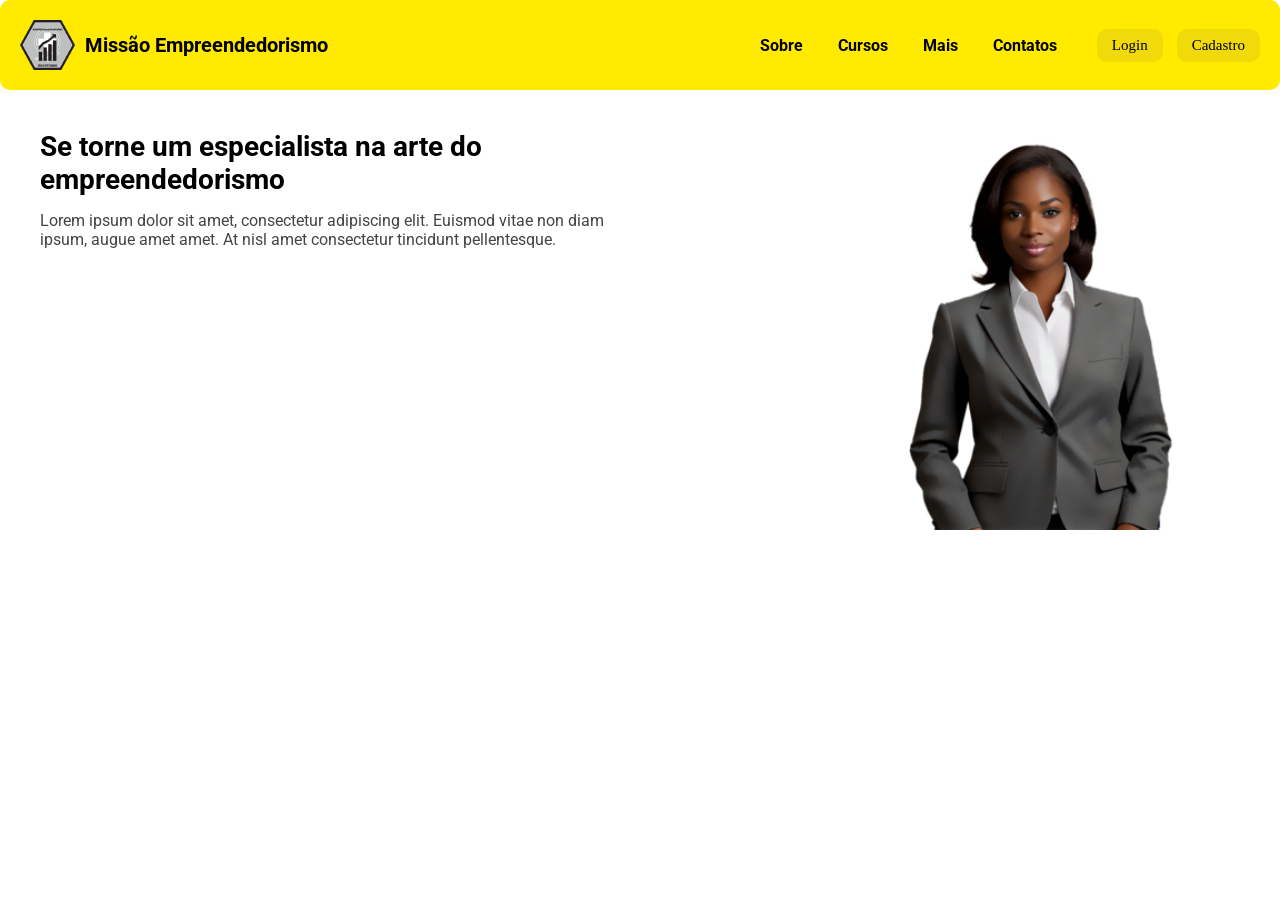
==== index.html @ 6bd8b958 "Add files via upload" ====
<!DOCTYPE html>
<html lang="pt-br">

<head>
    <meta charset="UTF-8">
    <meta http-equiv="X-UA-Compatible" content="IE=edge">
    <meta name="viewport" content="width=device-width, initial-scale=1.0">
    <link rel="shortcut icon" href="./Sources/logoProvisoria.png" type="image/x-icon">
    <link rel="stylesheet" href="CSS/principal.css">
    <title>Feirão do Emprego</title>
</head>

<body>

    <header class="cabecalho">
        <div class="logo-e-nome">
          <img id="logo" src="./Sources/logoProvisoria.png" alt="Logo Missão" />
          <p>Missão Empreendedorismo</p>
        </div>  
    
        <nav class="menu">
          <ul>
            <li><a href="#">Sobre</a></li>
            <li><a href="#">Cursos</a></li>
            <li><a href="#">Mais</a></li>
            <li><a href="#">Contatos</a></li>
          </ul>
          <div class="botoes">
            <button>Login</button>
            <button>Cadastro</button>
          </div>
        </nav>
      </header>
    
      <section class="nav-inic">
        <div class="texto">
          <h2>Se torne um especialista na arte do empreendedorismo</h2>
          <p>Lorem ipsum dolor sit amet, consectetur adipiscing elit. Euismod vitae non diam ipsum, augue amet amet. At nisl amet consectetur tincidunt pellentesque.</p>
        </div>
        <img id="MulherTerno" src="./Sources/mulherTerno.png" alt="Mulher de terno" />
      </section>
    


    <script src="./Scripts/home.js"></script>
</body>

</html>
---- CSS/principal.css ----
@import url('https://fonts.googleapis.com/css2?family=Roboto:ital,wght@0,100..900;1,100..900&display=swap');
:root {
    --cor1: #FFFF00;
    --cor2: #FFEA00;
    --cor3: #FFFFED;
    --cor4: #FFEE8C;
    --cor5: #FFF44F;
    --cor6: #FFBF00;
    --cor7: #FFD700;
    --cor8: #FFDB58;
    --cor9: #FFFF8F;
    --cor10: #FFC000;
    --cor11: #F4C430;
    --cor12: #DFFF00;
}

* {
    padding: 0;
    margin: 0;
    box-sizing: border-box;
    font-family: "Roboto", sans-serif;
}

body {
    background-color: #fff;
  }
 
 
  /* Cabeçalho */
  .cabecalho {
    background-color: #FFEA00;
    padding: 20px;
    border-radius: 10px;
    display: flex;
    justify-content: space-between;
    align-items: center;
    flex-wrap: wrap;
  }
 
 
  .logo-e-nome {
    display: flex;
    align-items: center;
  }
 
 
  #logo {
    height: 50px;
    margin-right: 10px;
  }
 
 
  .cabecalho p {
    font-weight: bold;
    font-size: 20px;
  }
 
 
  /* Navegação */
  .menu {
    display: flex;
    align-items: center;
    gap: 20px;
  }
 
 
  .menu ul {
    list-style: none;
    display: flex;
    gap: 15px;
  }
 
 
  .menu ul li a {
    text-decoration: none;
    color: #000;
    font-weight: bold;
    background-color: transparent;
    padding: 5px 10px;
    border-radius: 5px;
  }
 
 
  .menu ul li a:hover {
    background-color: #7e7e7b;
    color: #fff;
  }
 
 
  /* Botões */
  .botoes button {
    background-color: #f1da0a;
    border: none;
    padding: 8px 15px;
    border-radius: 10px;
    cursor: pointer;
    font-size: 15px;
    margin-left: 10px;
    transition: background-color 0.3s ease;
    font-family: serif;
  }
 
 
  .botoes button:hover {
    background-color: #7e7e7b;
    color: #fff;
  }
 
 
  /* Seção principal */
  .nav-inic {
    display: flex;
    justify-content: space-between;
    padding: 40px;
  }
 
 
  .nav-inic .texto {
    max-width: 600px;
  }
 
 
  .nav-inic h2 {
    font-size: 28px;
    margin-bottom: 15px;
  }
 
 
  .nav-inic p {
    font-size: 16px;
    color: #444;
  }
 
 
  #MulherTerno {
    max-width: 400px;
    width: 100%;
    height: auto;
    float:left;
  }
  @media (max-width: 768px) {
    .cabecalho {
      flex-direction: column;
      align-items: center;
      text-align: center;
      padding: 20px;
      gap: 20px;
    }
 
    .logo-e-nome {
      display: flex;
      flex-direction: column;
      align-items: center;
      width: 100%;
    }
 
    .logo-e-nome img {
      max-width: 120px;
      height: auto;
    }
 
    .menu {
      width: 100%;
      display: flex;
      flex-direction: column;
      align-items: center;
    }
 
    .menu ul {
      display: flex;
      flex-direction: column;
      align-items: center;
      gap: 10px;
      padding: 0;
      margin: 0;
      list-style: none;
      width: 100%;
    }
 
    .menu ul li {
      width: 100%;
    }
 
    .menu ul li a {
      display: block;
      width: 100%;
      padding: 10px 0;
      text-align: center;
    }
 
    .botoes {
      width: 100%;
      display: flex;
      flex-direction: column;
      align-items: center;
      gap: 10px;
      margin-top: 10px;
    }
 
    .botoes button {
      width: 90%;
      max-width: 300px;
    }
  }
 
  @media (max-width: 480px) {
    .cabecalho {
      padding: 15px;
    }
 
    .cabecalho p {
      font-size: 16px;
    }
 
    .botoes button {
      font-size: 15px;
    }
 
    .menu ul li a {
      padding: 8px 0;
      font-size: 14px;
      background-color: #FFEA00;
    }
 
    .nav-inic h2 {
      font-size: 20px;
    }
 
    .nav-inic p {
      font-size: 13px;
    }
  }
 /* Botão menu escondido no desktop */
.btn-menu {
  display: none;
  font-size: 30px;
  background: none;
  border: none;
  cursor: pointer;
}
.nav-inic{
    display: wrap;
}




/* No mobile: mostra botão, esconde menu */
@media (max-width: 768px) {
  .btn-menu {
    display: block;
  }
 
  .menu {
    display: none;
    position: fixed;
    top: 0;
    right: 0;
    width: 75%;
    height: 100vh;
    background-color: #FFEA00;
    padding: 40px 20px;
    flex-direction: column;
    gap: 20px;
    z-index: 1000;
    overflow-y: auto;
    box-shadow: -3px 0 8px rgba(0,0,0,0.2);
  }
 
  .menu ul {
    flex-direction: column;
    gap: 15px;
  }




  .menu ul li a {
    font-size: 18px;
    font-weight: bold;
    color: #000;
    padding: 10px 0;
  }




  /* Opcional: fechar menu ao clicar em link */
  .menu ul li a:hover {
    background-color: #fff;
    border-radius: 5px;
  }
 
  /* Ajusta botoes para mobile */
  .botoes {
    display: none; /* ou pode colocar dentro do menu, se preferir */
  }
}
 


 
  /* Estado inicial invisível para itens do menu e botoes */
    .menu ul li,
    .botoes button {
    opacity: 0;
     transform: translateY(20px);
    transition: opacity 0.6s ease, transform 0.6s ease;
    }


    /* Classe que ativa o fade-in */
    .menu.active ul li,
    .menu.active .botoes button {
    opacity: 1;
    transform: translateY(0);
    }
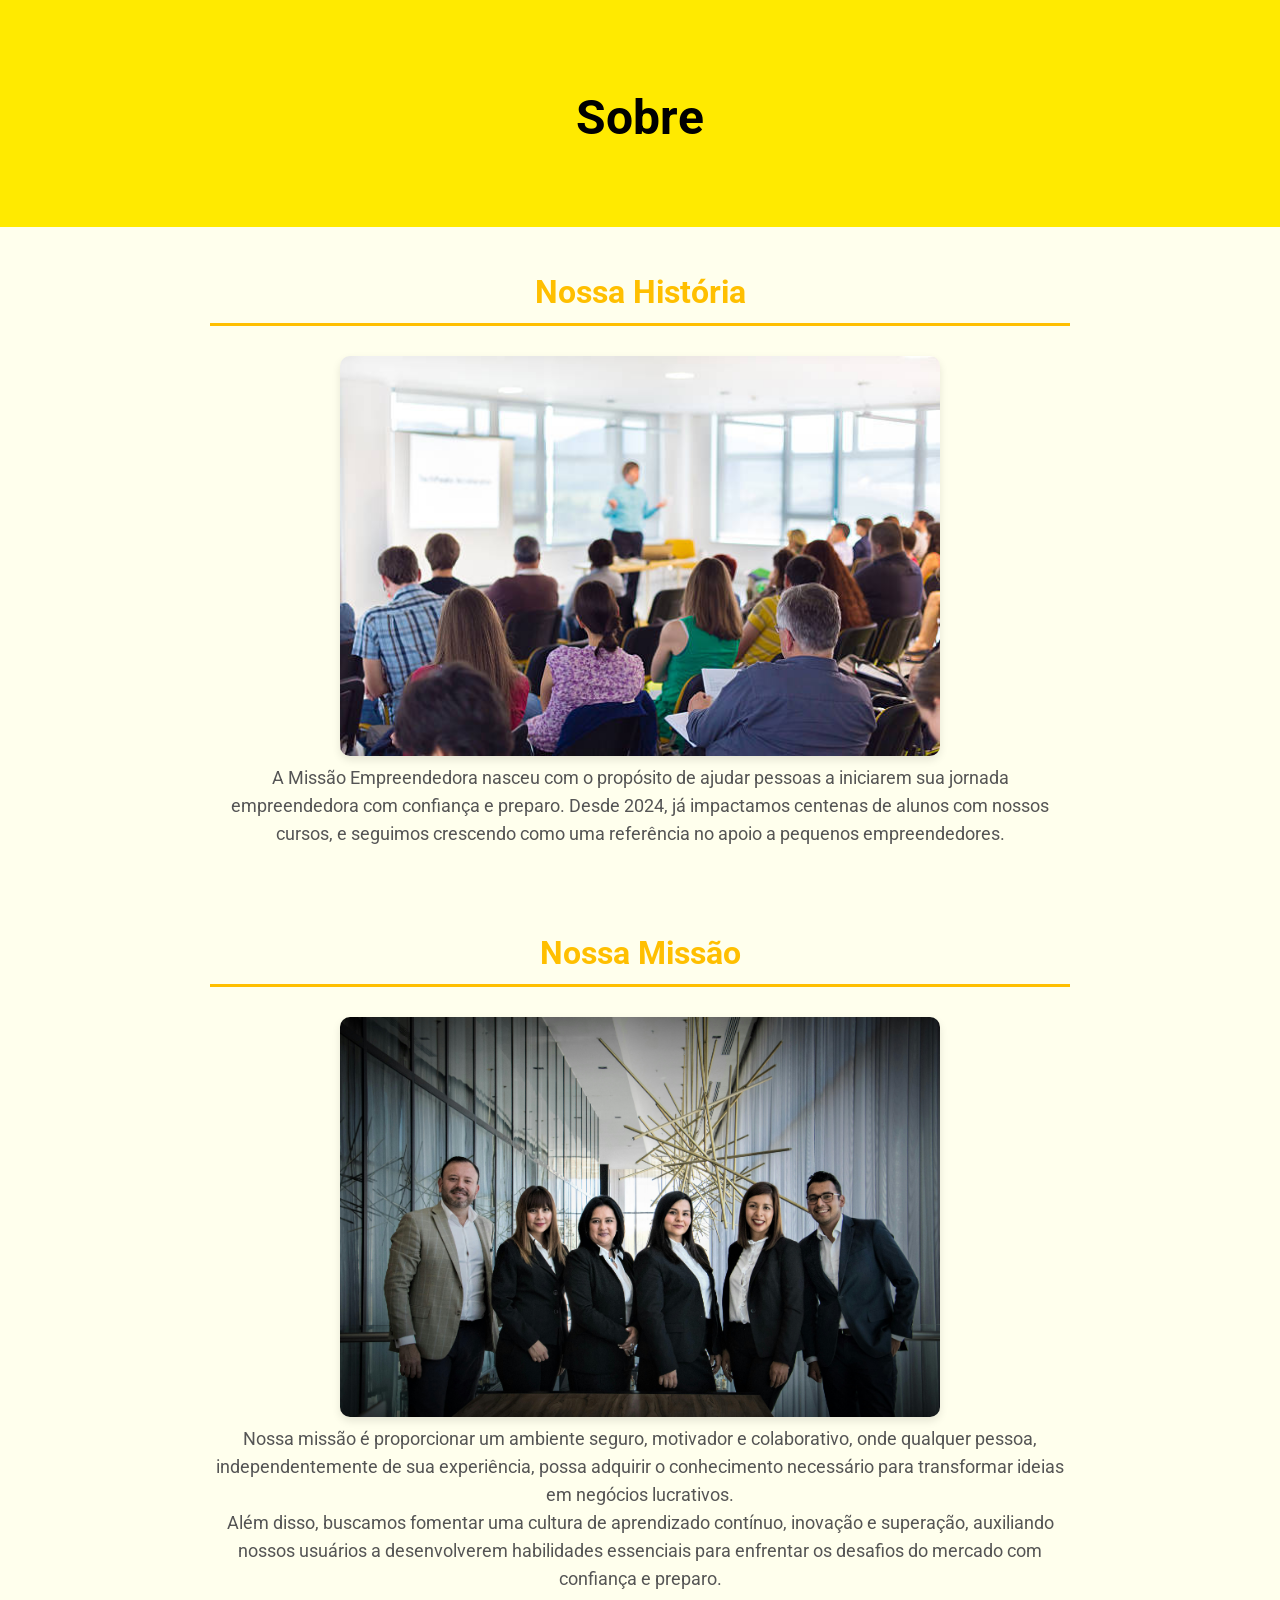
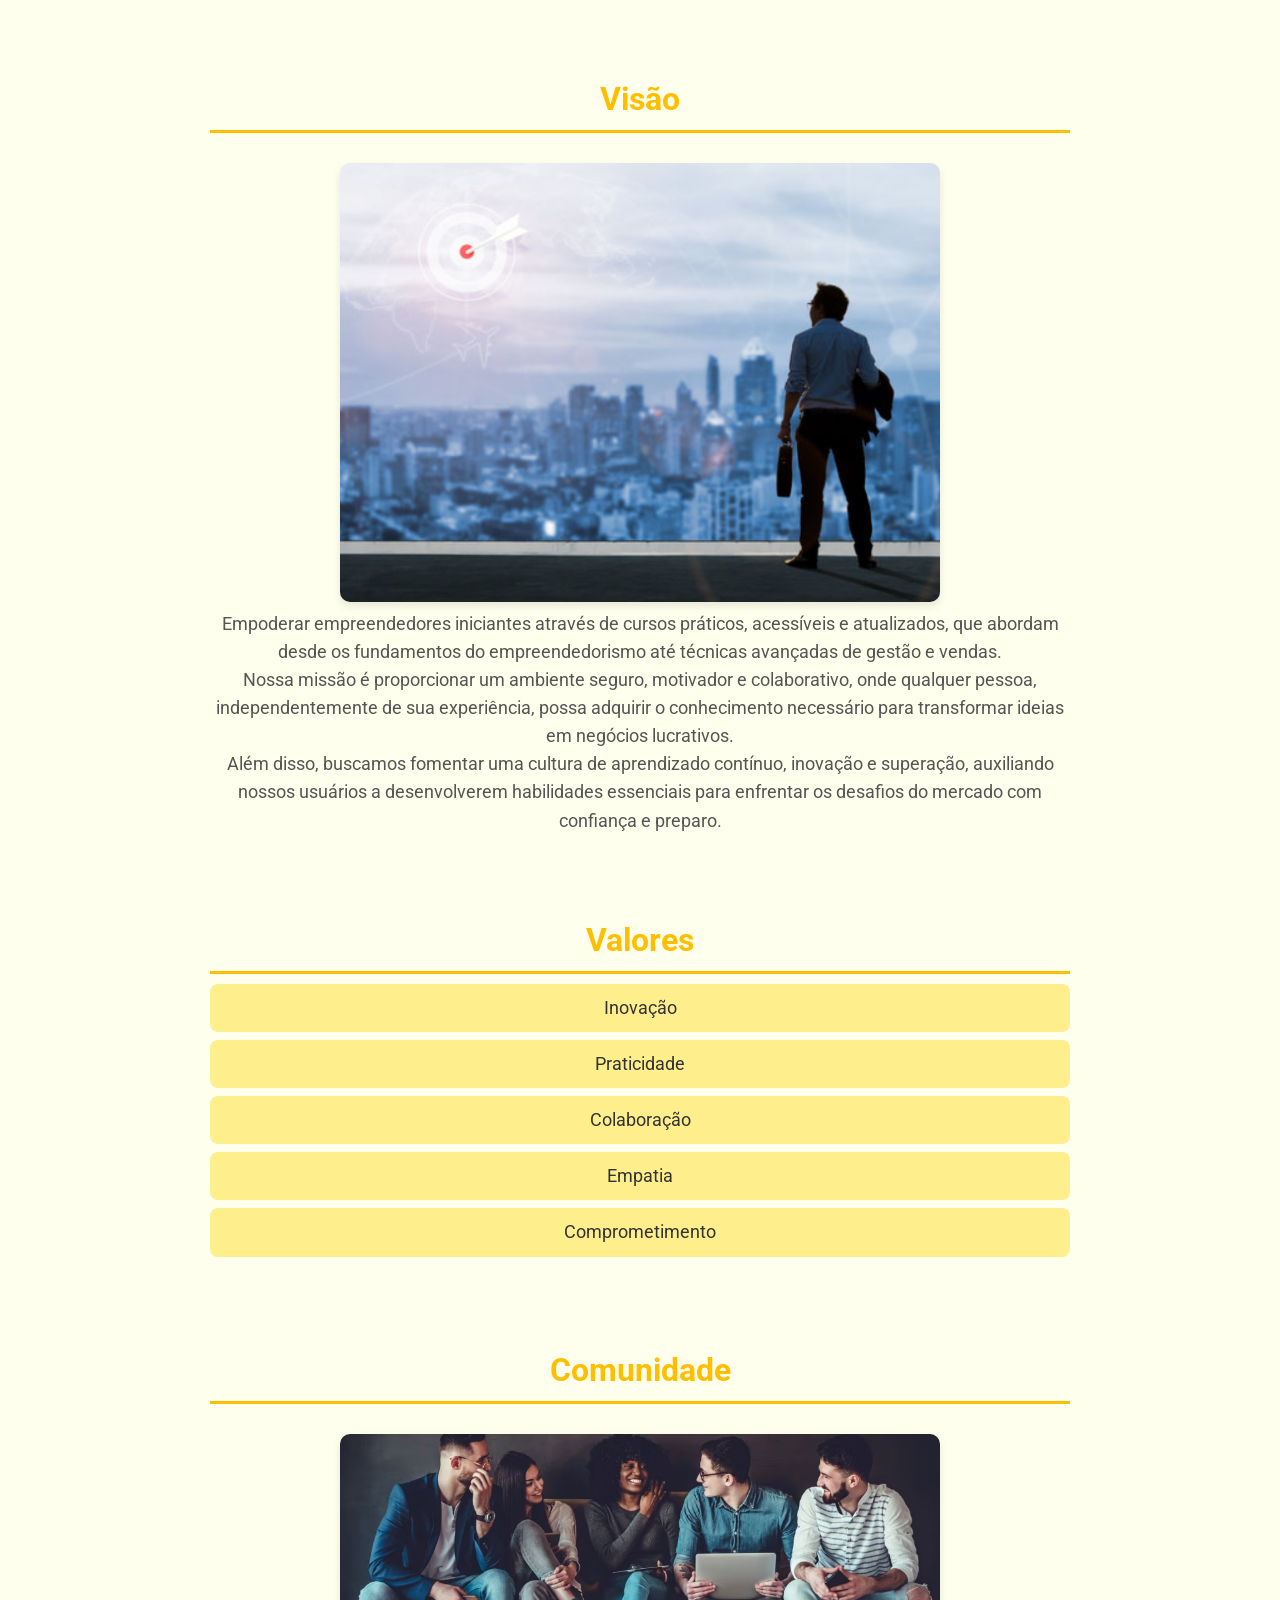
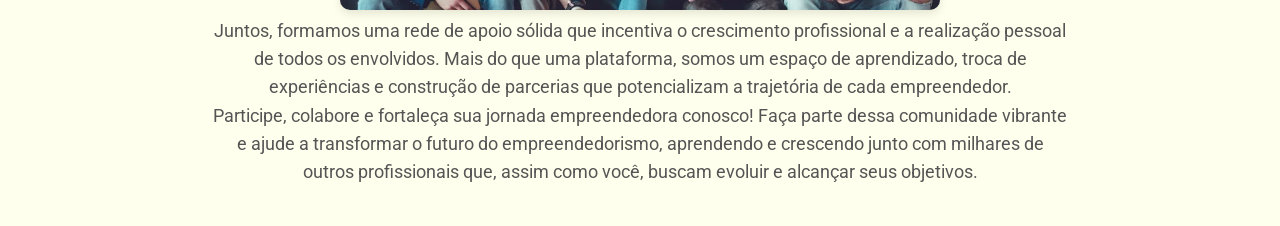
==== commit 6d9ad1e2: "Criado a área de Sobre e Usuario" ====
--- a/index.html
+++ b/index.html
@@ -12,37 +12,70 @@
 
 <body>
 
-    <header class="cabecalho">
-        <div class="logo-e-nome">
-          <img id="logo" src="./Sources/logoProvisoria.png" alt="Logo Missão" />
-          <p>Missão Empreendedorismo</p>
-        </div>  
-    
-        <nav class="menu">
-          <ul>
-            <li><a href="#">Sobre</a></li>
-            <li><a href="#">Cursos</a></li>
-            <li><a href="#">Mais</a></li>
-            <li><a href="#">Contatos</a></li>
-          </ul>
-          <div class="botoes">
-            <button>Login</button>
-            <button>Cadastro</button>
-          </div>
-        </nav>
-      </header>
-    
-      <section class="nav-inic">
-        <div class="texto">
-          <h2>Se torne um especialista na arte do empreendedorismo</h2>
-          <p>Lorem ipsum dolor sit amet, consectetur adipiscing elit. Euismod vitae non diam ipsum, augue amet amet. At nisl amet consectetur tincidunt pellentesque.</p>
-        </div>
-        <img id="MulherTerno" src="./Sources/mulherTerno.png" alt="Mulher de terno" />
-      </section>
-    
+    <header class="hero">
+        <h1>Sobre</h1>
+    </header>
 
 
-    <script src="./Scripts/home.js"></script>
+    <section class="story fade-in">
+        <h2>Nossa História</h2>
+        <img src="./Sources/palestra.jpg" alt="Imagem ilustrando a história" class="section-image">
+        <p>A Missão Empreendedora nasceu com o propósito de ajudar pessoas a iniciarem sua jornada empreendedora com confiança e preparo. Desde 2024, já impactamos centenas de alunos com nossos cursos, e seguimos crescendo como uma referência no apoio a pequenos empreendedores.</p>
+    </section>
+
+
+
+
+    <section class="mission fade-in">
+        <h2>Nossa Missão</h2>
+        <img src="./Sources/pessoas.PNG" alt="Imagem representando a missão" class="section-image">
+        <p>Nossa missão é proporcionar um ambiente seguro, motivador e colaborativo, onde qualquer pessoa, independentemente de sua experiência, possa adquirir o conhecimento necessário para transformar ideias em negócios lucrativos.</p>
+
+
+           <p> Além disso, buscamos fomentar uma cultura de aprendizado contínuo, inovação e superação, auxiliando nossos usuários a desenvolverem habilidades essenciais para enfrentar os desafios do mercado com confiança e preparo.</p>
+    </section>
+
+
+
+
+    <section class="vision fade-in">
+        <h2>Visão</h2>
+        <img src="./Sources/visão.PNG" alt="Imagem representando a missão" class="section-image">
+        <p>Empoderar empreendedores iniciantes através de cursos práticos, acessíveis e atualizados, que abordam desde os fundamentos do empreendedorismo até técnicas avançadas de gestão e vendas.</p>
+
+
+            <p>Nossa missão é proporcionar um ambiente seguro, motivador e colaborativo, onde qualquer pessoa, independentemente de sua experiência, possa adquirir o conhecimento necessário para transformar ideias em negócios lucrativos.</p>
+           
+            <p>Além disso, buscamos fomentar uma cultura de aprendizado contínuo, inovação e superação, auxiliando nossos usuários a desenvolverem habilidades essenciais para enfrentar os desafios do mercado com confiança e preparo.</p>
+    </section>
+
+
+
+
+    <section class="values fade-in">
+        <h2>Valores</h2>
+        <ul>
+            <li>Inovação</li>
+            <li>Praticidade</li>
+            <li>Colaboração</li>
+            <li>Empatia</li>
+            <li>Comprometimento</li>
+        </ul>
+    </section>
+
+
+    <section class="team fade-in">
+        <h2>Comunidade</h2>
+        <img src="./Sources/grupo.PNG" alt="Imagem de grupo" class="section-image">
+          <p>
+            Juntos, formamos uma rede de apoio sólida que incentiva o crescimento profissional e a realização pessoal de todos os envolvidos.
+Mais do que uma plataforma, somos um espaço de aprendizado, troca de experiências e construção de parcerias que potencializam a trajetória de cada empreendedor.</p>
+<p>Participe, colabore e fortaleça sua jornada empreendedora conosco! Faça parte dessa comunidade vibrante e ajude a transformar o futuro do empreendedorismo, aprendendo e crescendo junto com milhares de outros profissionais que, assim como você, buscam evoluir e alcançar seus objetivos.</p>
+    </section>
+
+
+
+    <script src="./Scripts/sobre.js"></script>
 </body>
 
 </html>
--- a/CSS/principal.css
+++ b/CSS/principal.css
@@ -22,296 +22,120 @@
 }
 
 body {
-    background-color: #fff;
-  }
- 
- 
-  /* Cabeçalho */
-  .cabecalho {
-    background-color: #FFEA00;
-    padding: 20px;
-    border-radius: 10px;
-    display: flex;
-    justify-content: space-between;
-    align-items: center;
-    flex-wrap: wrap;
-  }
- 
- 
-  .logo-e-nome {
-    display: flex;
-    align-items: center;
-  }
- 
- 
-  #logo {
-    height: 50px;
-    margin-right: 10px;
-  }
- 
- 
-  .cabecalho p {
-    font-weight: bold;
-    font-size: 20px;
-  }
- 
- 
-  /* Navegação */
-  .menu {
-    display: flex;
-    align-items: center;
-    gap: 20px;
-  }
- 
- 
-  .menu ul {
-    list-style: none;
-    display: flex;
-    gap: 15px;
-  }
- 
- 
-  .menu ul li a {
-    text-decoration: none;
-    color: #000;
-    font-weight: bold;
-    background-color: transparent;
-    padding: 5px 10px;
-    border-radius: 5px;
-  }
- 
- 
-  .menu ul li a:hover {
-    background-color: #7e7e7b;
-    color: #fff;
-  }
- 
- 
-  /* Botões */
-  .botoes button {
-    background-color: #f1da0a;
-    border: none;
-    padding: 8px 15px;
-    border-radius: 10px;
-    cursor: pointer;
-    font-size: 15px;
-    margin-left: 10px;
-    transition: background-color 0.3s ease;
-    font-family: serif;
-  }
- 
- 
-  .botoes button:hover {
-    background-color: #7e7e7b;
-    color: #fff;
-  }
- 
- 
-  /* Seção principal */
-  .nav-inic {
-    display: flex;
-    justify-content: space-between;
-    padding: 40px;
-  }
- 
- 
-  .nav-inic .texto {
-    max-width: 600px;
-  }
- 
- 
-  .nav-inic h2 {
-    font-size: 28px;
-    margin-bottom: 15px;
-  }
- 
- 
-  .nav-inic p {
-    font-size: 16px;
-    color: #444;
-  }
- 
- 
-  #MulherTerno {
-    max-width: 400px;
-    width: 100%;
-    height: auto;
-    float:left;
-  }
-  @media (max-width: 768px) {
-    .cabecalho {
-      flex-direction: column;
-      align-items: center;
-      text-align: center;
-      padding: 20px;
-      gap: 20px;
-    }
- 
-    .logo-e-nome {
-      display: flex;
-      flex-direction: column;
-      align-items: center;
-      width: 100%;
-    }
- 
-    .logo-e-nome img {
-      max-width: 120px;
-      height: auto;
-    }
- 
-    .menu {
-      width: 100%;
-      display: flex;
-      flex-direction: column;
-      align-items: center;
-    }
- 
-    .menu ul {
-      display: flex;
-      flex-direction: column;
-      align-items: center;
-      gap: 10px;
-      padding: 0;
-      margin: 0;
-      list-style: none;
-      width: 100%;
-    }
- 
-    .menu ul li {
-      width: 100%;
-    }
- 
-    .menu ul li a {
-      display: block;
-      width: 100%;
-      padding: 10px 0;
-      text-align: center;
-    }
- 
-    .botoes {
-      width: 100%;
-      display: flex;
-      flex-direction: column;
-      align-items: center;
-      gap: 10px;
-      margin-top: 10px;
-    }
- 
-    .botoes button {
-      width: 90%;
-      max-width: 300px;
-    }
-  }
- 
-  @media (max-width: 480px) {
-    .cabecalho {
-      padding: 15px;
-    }
- 
-    .cabecalho p {
-      font-size: 16px;
-    }
- 
-    .botoes button {
-      font-size: 15px;
-    }
- 
-    .menu ul li a {
-      padding: 8px 0;
-      font-size: 14px;
-      background-color: #FFEA00;
-    }
- 
-    .nav-inic h2 {
-      font-size: 20px;
-    }
- 
-    .nav-inic p {
-      font-size: 13px;
-    }
-  }
- /* Botão menu escondido no desktop */
-.btn-menu {
-  display: none;
-  font-size: 30px;
-  background: none;
-  border: none;
-  cursor: pointer;
-}
-.nav-inic{
-    display: wrap;
+    font-family: 'Roboto', sans-serif;
+    background-color: #FFFFED;
+    color: #333;
+    margin: 0;
+    padding: 0;
+    line-height: 1.6;
 }
 
 
 
 
-/* No mobile: mostra botão, esconde menu */
-@media (max-width: 768px) {
-  .btn-menu {
-    display: block;
-  }
- 
-  .menu {
-    display: none;
-    position: fixed;
-    top: 0;
-    right: 0;
-    width: 75%;
-    height: 100vh;
+.hero {
     background-color: #FFEA00;
-    padding: 40px 20px;
-    flex-direction: column;
-    gap: 20px;
-    z-index: 1000;
-    overflow-y: auto;
-    box-shadow: -3px 0 8px rgba(0,0,0,0.2);
-  }
- 
-  .menu ul {
-    flex-direction: column;
-    gap: 15px;
-  }
+    color: rgb(0, 0, 0);
+    padding: 60px 20px;
+    text-align: center;
+}
 
 
 
 
-  .menu ul li a {
-    font-size: 18px;
-    font-weight: bold;
-    color: #000;
-    padding: 10px 0;
-  }
+.hero h1 {
+    font-size: 3em;
+    margin: 20px 0 10px 0;
+}
 
 
 
 
-  /* Opcional: fechar menu ao clicar em link */
-  .menu ul li a:hover {
-    background-color: #fff;
-    border-radius: 5px;
-  }
- 
-  /* Ajusta botoes para mobile */
-  .botoes {
-    display: none; /* ou pode colocar dentro do menu, se preferir */
-  }
+.hero p {
+    font-size: 1.2em;
+    color: #555;
 }
- 
 
 
- 
-  /* Estado inicial invisível para itens do menu e botoes */
-    .menu ul li,
-    .botoes button {
-    opacity: 0;
-     transform: translateY(20px);
-    transition: opacity 0.6s ease, transform 0.6s ease;
-    }
 
 
-    /* Classe que ativa o fade-in */
-    .menu.active ul li,
-    .menu.active .botoes button {
+.logo {
+    width: 150px;
+    margin-bottom: 20px;
+}
+
+
+
+
+.section-image {
+    width: 100%;
+    max-width: 600px;
+    margin-top: 20px;
+    border-radius: 10px;
+    box-shadow: 0 4px 8px rgba(0,0,0,0.1);
+}
+
+
+
+
+section {
+    padding: 40px 20px;
+    max-width: 900px;
+    margin: auto;
+    text-align: center;
+}
+
+
+
+
+section h2 {
+    font-size: 2em;
+    margin-bottom: 10px;
+    color: #FFBF00;
+    border-bottom: 3px solid #FFBF00;
+    padding-bottom: 5px;
+}
+
+
+
+
+section p, section ul {
+    font-size: 1.1em;
+    color: #555;
+}
+
+
+
+
+ul {
+    list-style: none;
+    padding: 0;
+}
+
+ul li {
+    background: #FFEE8C;
+    margin: 8px 0;
+    padding: 10px;
+    border-radius: 8px;
+    color: #333;
+}
+
+.footer {
+    background-color: #FFBF00;
+    color: #333;
+    text-align: center;
+    padding: 20px;
+    margin-top: 40px;
+    font-size: 0.9em;
+}
+
+.fade-in {
+    opacity: 0;
+    transform: translateY(20px);
+    transition: opacity 0.8s ease-out, transform 0.8s ease-out;
+}
+
+.fade-in.visible {
     opacity: 1;
     transform: translateY(0);
-    }
+}
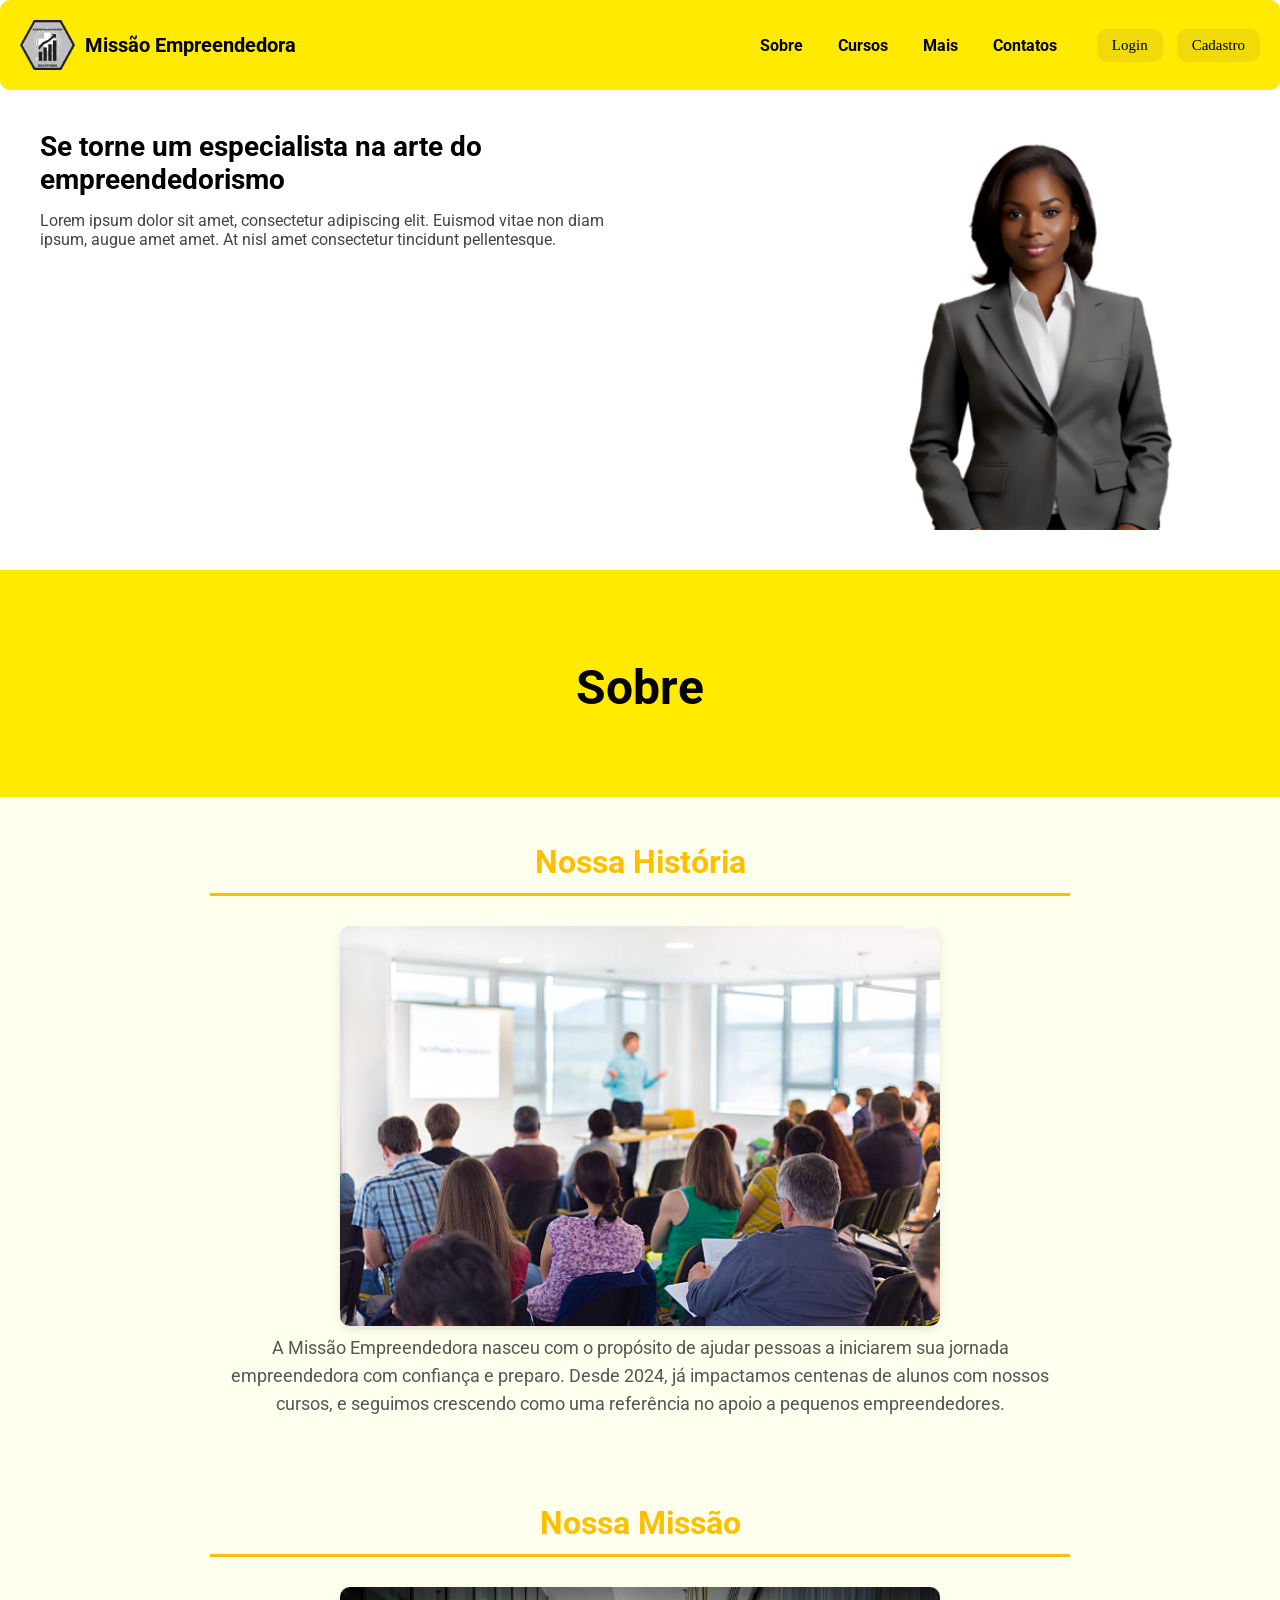
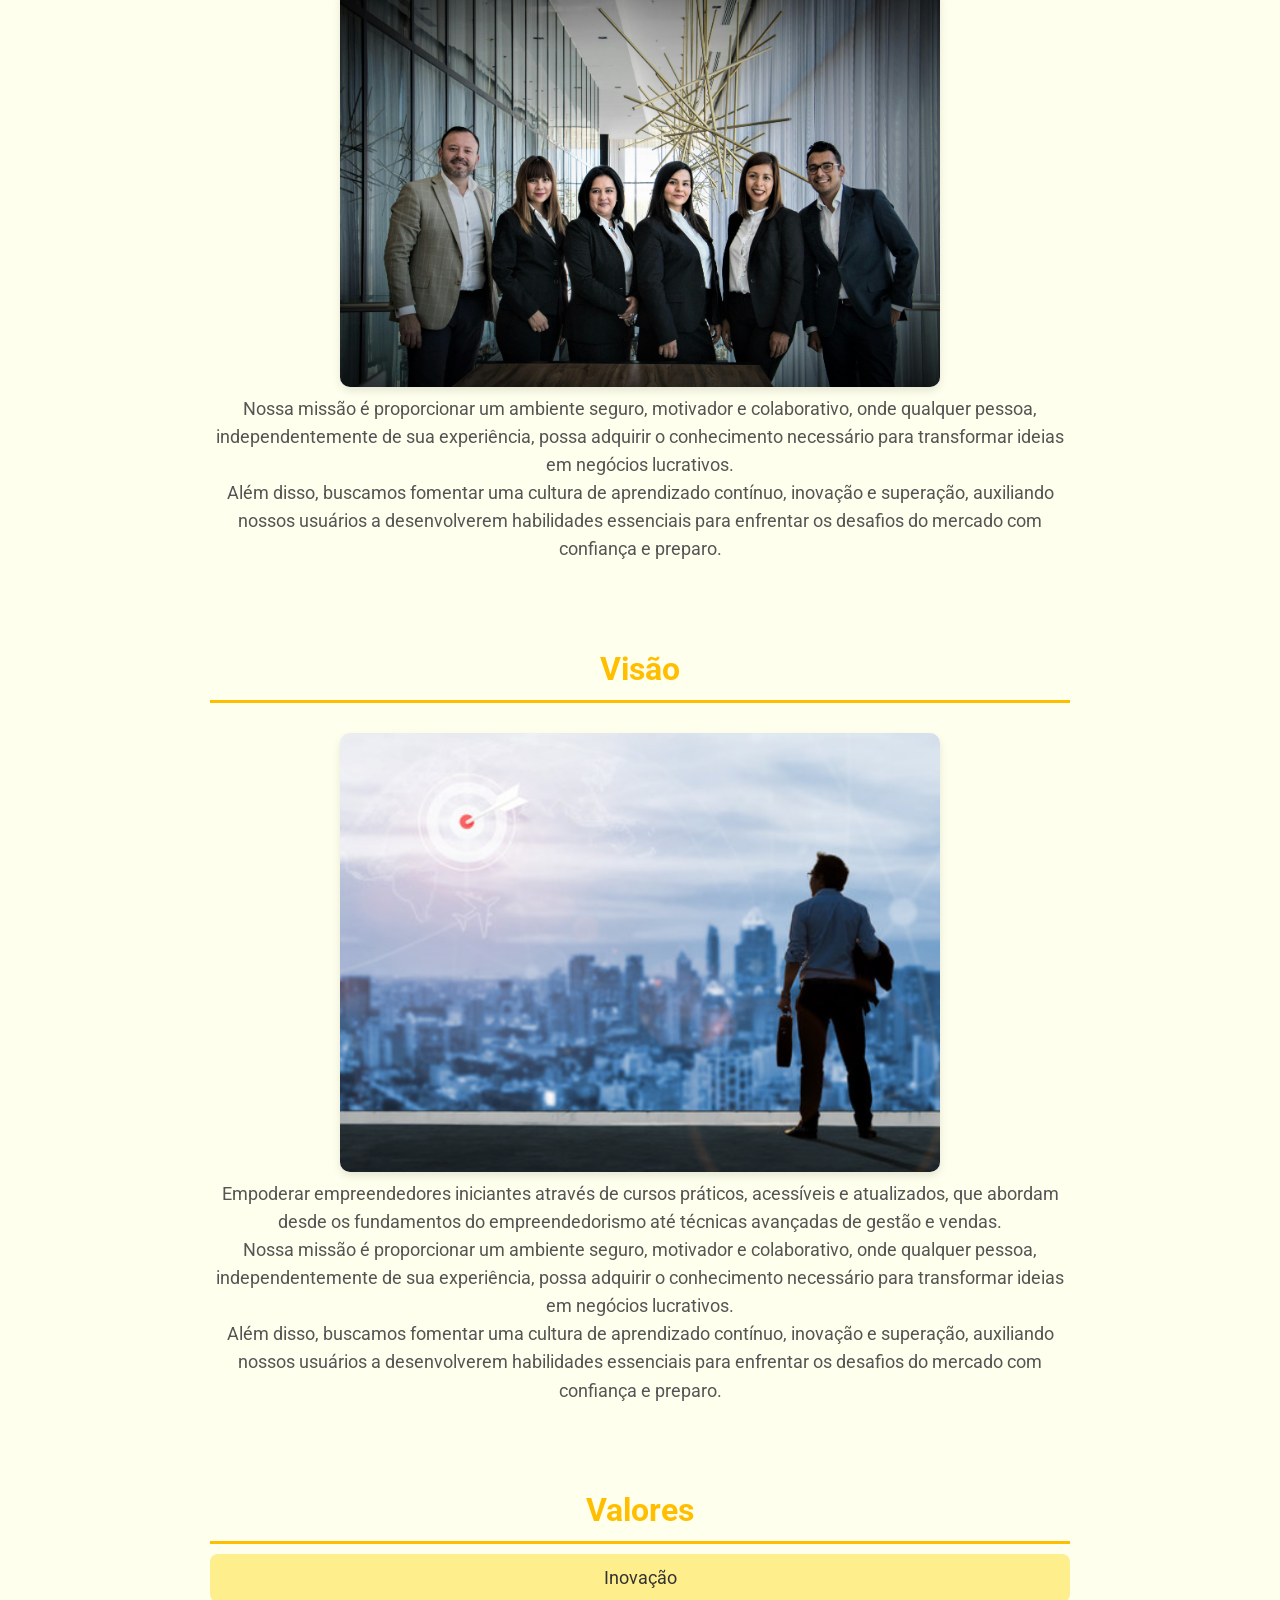
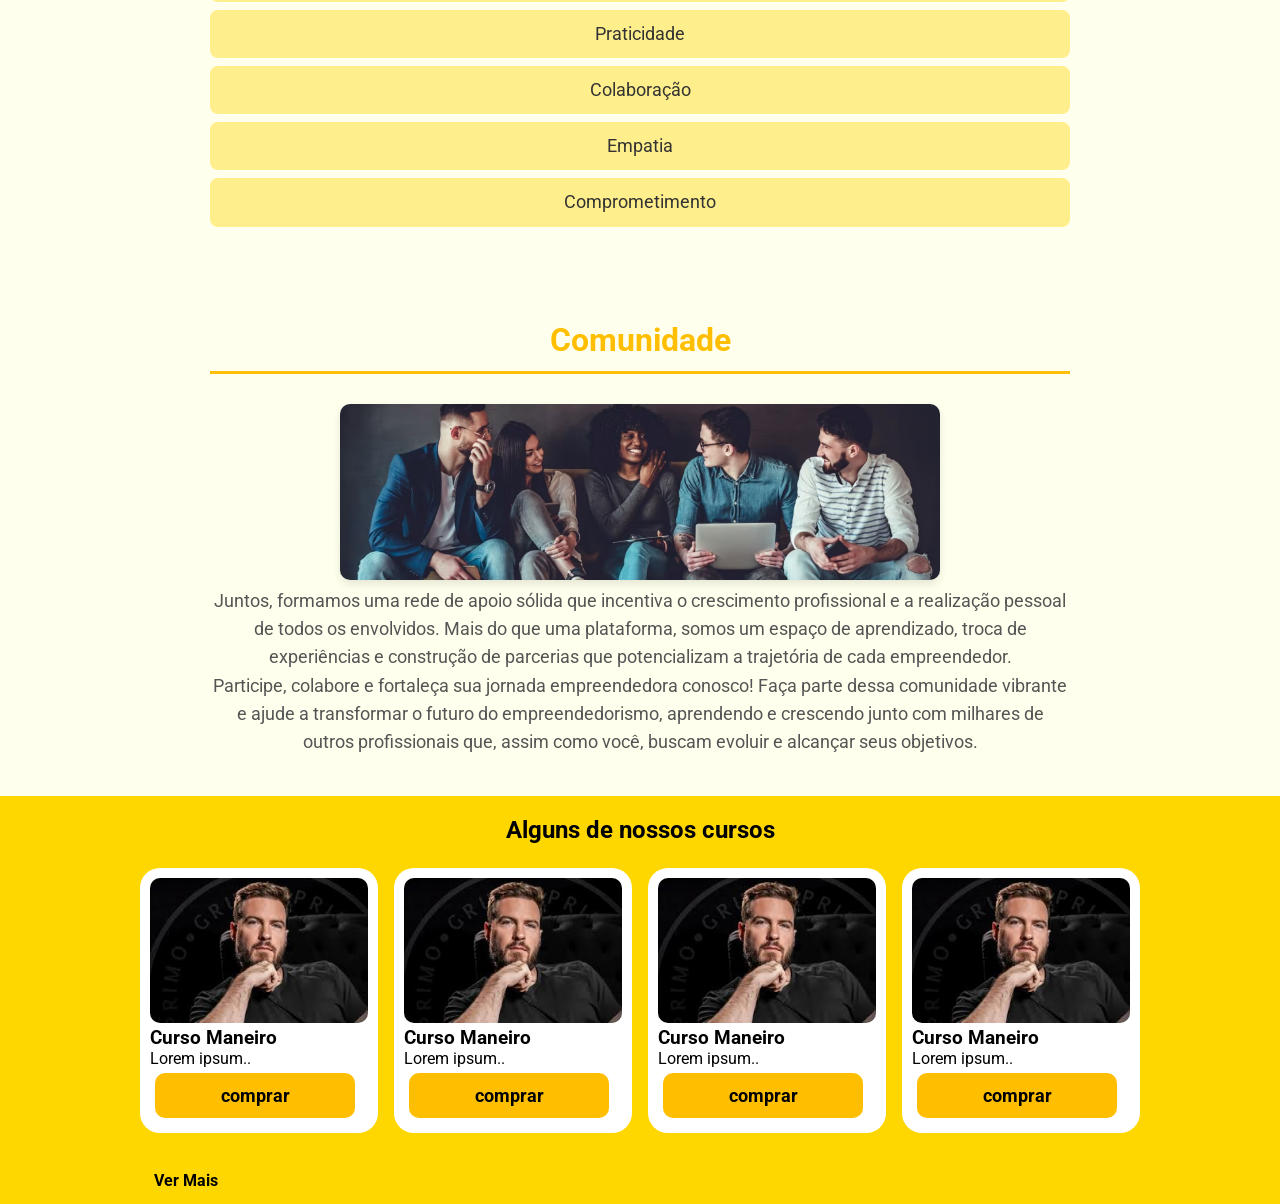
==== commit 54018beb: "Construção do site final" ====
--- a/index.html
+++ b/index.html
@@ -7,75 +7,222 @@
     <meta name="viewport" content="width=device-width, initial-scale=1.0">
     <link rel="shortcut icon" href="./Sources/logoProvisoria.png" type="image/x-icon">
     <link rel="stylesheet" href="CSS/principal.css">
-    <title>Feirão do Emprego</title>
+    <title>Missão Empreendedora</title>
 </head>
 
 <body>
 
-    <header class="hero">
-        <h1>Sobre</h1>
-    </header>
-
-
-    <section class="story fade-in">
-        <h2>Nossa História</h2>
-        <img src="./Sources/palestra.jpg" alt="Imagem ilustrando a história" class="section-image">
-        <p>A Missão Empreendedora nasceu com o propósito de ajudar pessoas a iniciarem sua jornada empreendedora com confiança e preparo. Desde 2024, já impactamos centenas de alunos com nossos cursos, e seguimos crescendo como uma referência no apoio a pequenos empreendedores.</p>
+    <!---------------------------Menubar e Header----------------------------------------------->
+
+
+    <div class="menubarHeader">
+        <header class="cabecalho">
+            <div class="logo-e-nome">
+                <img id="logo" src="./Sources/logoProvisoria.png" alt="Logo Missão" />
+                <p>Missão Empreendedora</p>
+            </div>
+
+            <nav class="menu">
+                <ul>
+                    <li><a href="#">Sobre</a></li>
+                    <li><a href="#">Cursos</a></li>
+                    <li><a href="#">Mais</a></li>
+                    <li><a href="#">Contatos</a></li>
+                </ul>
+                <div class="botoes">
+                    <button>Login</button>
+                    <button>Cadastro</button>
+                </div>
+            </nav>
+        </header>
+
+        <section class="nav-inic">
+            <div class="texto">
+                <h2>Se torne um especialista na arte do empreendedorismo</h2>
+                <p>Lorem ipsum dolor sit amet, consectetur adipiscing elit. Euismod vitae non diam ipsum, augue amet
+                    amet. At nisl amet consectetur tincidunt pellentesque.</p>
+            </div>
+            <img id="MulherTerno" src="./Sources/mulherTerno.png" alt="Mulher de terno" />
+        </section>
+    </div>
+
+    <!------------------------------------------Sobre----------------------------------------------->
+    <div class="sobre">
+        <header class="hero">
+            <h1>Sobre</h1>
+        </header>
+
+
+        <section class="story fade-in">
+            <h2>Nossa História</h2>
+            <img src="./Sources/palestra.jpg" alt="Imagem ilustrando a história" class="section-image">
+            <p>A Missão Empreendedora nasceu com o propósito de ajudar pessoas a iniciarem sua jornada empreendedora com
+                confiança e preparo. Desde 2024, já impactamos centenas de alunos com nossos cursos, e seguimos
+                crescendo
+                como uma referência no apoio a pequenos empreendedores.</p>
+        </section>
+
+
+        <section class="mission fade-in">
+            <h2>Nossa Missão</h2>
+            <img src="./Sources/pessoas.PNG" alt="Imagem representando a missão" class="section-image">
+            <p>Nossa missão é proporcionar um ambiente seguro, motivador e colaborativo, onde qualquer pessoa,
+                independentemente de sua experiência, possa adquirir o conhecimento necessário para transformar ideias
+                em
+                negócios lucrativos.</p>
+
+
+            <p> Além disso, buscamos fomentar uma cultura de aprendizado contínuo, inovação e superação, auxiliando
+                nossos
+                usuários a desenvolverem habilidades essenciais para enfrentar os desafios do mercado com confiança e
+                preparo.</p>
+        </section>
+
+
+        <section class="vision fade-in">
+            <h2>Visão</h2>
+            <img src="./Sources/visão.PNG" alt="Imagem representando a missão" class="section-image">
+            <p>Empoderar empreendedores iniciantes através de cursos práticos, acessíveis e atualizados, que abordam
+                desde
+                os fundamentos do empreendedorismo até técnicas avançadas de gestão e vendas.</p>
+
+
+            <p>Nossa missão é proporcionar um ambiente seguro, motivador e colaborativo, onde qualquer pessoa,
+                independentemente de sua experiência, possa adquirir o conhecimento necessário para transformar ideias
+                em
+                negócios lucrativos.</p>
+
+            <p>Além disso, buscamos fomentar uma cultura de aprendizado contínuo, inovação e superação, auxiliando
+                nossos
+                usuários a desenvolverem habilidades essenciais para enfrentar os desafios do mercado com confiança e
+                preparo.</p>
+        </section>
+
+
+        <section class="values fade-in">
+            <h2>Valores</h2>
+            <ul>
+                <li>Inovação</li>
+                <li>Praticidade</li>
+                <li>Colaboração</li>
+                <li>Empatia</li>
+                <li>Comprometimento</li>
+            </ul>
+        </section>
+
+
+        <section class="team fade-in">
+            <h2>Comunidade</h2>
+            <img src="./Sources/grupo.PNG" alt="Imagem de grupo" class="section-image">
+            <p>
+                Juntos, formamos uma rede de apoio sólida que incentiva o crescimento profissional e a realização
+                pessoal de
+                todos os envolvidos.
+                Mais do que uma plataforma, somos um espaço de aprendizado, troca de experiências e construção de
+                parcerias
+                que potencializam a trajetória de cada empreendedor.</p>
+            <p>Participe, colabore e fortaleça sua jornada empreendedora conosco! Faça parte dessa comunidade vibrante e
+                ajude a transformar o futuro do empreendedorismo, aprendendo e crescendo junto com milhares de outros
+                profissionais que, assim como você, buscam evoluir e alcançar seus objetivos.</p>
+        </section>
+    </div>
+
+    <!------------------------------Cursos----------------------------------------------->
+
+
+    <section class="cursos" id="CS">
+        <h1>Alguns de nossos cursos</h1>
+
+        <div class="curso-main">
+
+            <div class="curso-row">
+
+                <div class="curso-column">
+                    <div class="curso-content">
+                        <img src="./Sources/PR.jpg" alt="Curso-img" style="width:100%">
+                        <h3>Curso Maneiro</h3>
+                        <p>Lorem ipsum..</p>
+                        <button class="curso-button"><a href=".">comprar </a></button>
+                    </div>
+                </div>
+
+                <div class="curso-column">
+                    <div class="curso-content">
+                        <img src="./Sources/PR.jpg" alt="Curso-img" style="width:100%">
+                        <h3>Curso Maneiro</h3>
+                        <p>Lorem ipsum..</p>
+                        <button class="curso-button"><a href=".">comprar </a></button>
+                    </div>
+                </div>
+
+                <div class="curso-column">
+                    <div class="curso-content">
+                        <img src="./Sources/PR.jpg" alt="Curso-img" style="width:100%">
+                        <h3>Curso Maneiro</h3>
+                        <p>Lorem ipsum..</p>
+                        <button class="curso-button"><a href=".">comprar </a></button>
+                    </div>
+                </div>
+
+                <div class="curso-column">
+                    <div class="curso-content">
+                        <img src="./Sources/PR.jpg" alt="Curso-img" style="width:100%">
+                        <h3>Curso Maneiro</h3>
+                        <p>Lorem ipsum..</p>
+                        <button class="curso-button"><a href=".">comprar </a></button>
+                    </div>
+                </div>
+            </div>
+
+            <!--Area oculta-->
+
+            <div class="curso-row" id="mais">
+
+                <div class="curso-column">
+                    <div class="curso-content">
+                        <img src="./Sources/PR.jpg" alt="Curso-img" style="width:100%">
+                        <h3>Curso Maneiro</h3>
+                        <p>Lorem ipsum..</p>
+                        <button class="curso-button"><a href=".">comprar </a></button>
+                    </div>
+                </div>
+
+                <div class="curso-column">
+                    <div class="curso-content">
+                        <img src="./Sources/PR.jpg" alt="Curso-img" style="width:100%">
+                        <h3>Curso Maneiro</h3>
+                        <p>Lorem ipsum..</p>
+                        <button class="curso-button"><a href=".">comprar </a></button>
+                    </div>
+                </div>
+
+                <div class="curso-column">
+                    <div class="curso-content">
+                        <img src="./Sources/PR.jpg" alt="Curso-img" style="width:100%">
+                        <h3>Curso Maneiro</h3>
+                        <p>Lorem ipsum..</p>
+                        <button class="curso-button"><a href=".">comprar </a></button>
+                    </div>
+                </div>
+
+                <div class="curso-column">
+                    <div class="curso-content">
+                        <img src="./Sources/PR.jpg" alt="Curso-img" style="width:100%">
+                        <h3>Curso Maneiro</h3>
+                        <p>Lorem ipsum..</p>
+                        <button class="curso-button"><a href=".">comprar </a></button>
+                    </div>
+                </div>
+            </div>
+
+            <button onclick="abrirFechar()" id="meuBotao">Ver Mais</button>
+
+        </div>
     </section>
 
-
-
-
-    <section class="mission fade-in">
-        <h2>Nossa Missão</h2>
-        <img src="./Sources/pessoas.PNG" alt="Imagem representando a missão" class="section-image">
-        <p>Nossa missão é proporcionar um ambiente seguro, motivador e colaborativo, onde qualquer pessoa, independentemente de sua experiência, possa adquirir o conhecimento necessário para transformar ideias em negócios lucrativos.</p>
-
-
-           <p> Além disso, buscamos fomentar uma cultura de aprendizado contínuo, inovação e superação, auxiliando nossos usuários a desenvolverem habilidades essenciais para enfrentar os desafios do mercado com confiança e preparo.</p>
-    </section>
-
-
-
-
-    <section class="vision fade-in">
-        <h2>Visão</h2>
-        <img src="./Sources/visão.PNG" alt="Imagem representando a missão" class="section-image">
-        <p>Empoderar empreendedores iniciantes através de cursos práticos, acessíveis e atualizados, que abordam desde os fundamentos do empreendedorismo até técnicas avançadas de gestão e vendas.</p>
-
-
-            <p>Nossa missão é proporcionar um ambiente seguro, motivador e colaborativo, onde qualquer pessoa, independentemente de sua experiência, possa adquirir o conhecimento necessário para transformar ideias em negócios lucrativos.</p>
-           
-            <p>Além disso, buscamos fomentar uma cultura de aprendizado contínuo, inovação e superação, auxiliando nossos usuários a desenvolverem habilidades essenciais para enfrentar os desafios do mercado com confiança e preparo.</p>
-    </section>
-
-
-
-
-    <section class="values fade-in">
-        <h2>Valores</h2>
-        <ul>
-            <li>Inovação</li>
-            <li>Praticidade</li>
-            <li>Colaboração</li>
-            <li>Empatia</li>
-            <li>Comprometimento</li>
-        </ul>
-    </section>
-
-
-    <section class="team fade-in">
-        <h2>Comunidade</h2>
-        <img src="./Sources/grupo.PNG" alt="Imagem de grupo" class="section-image">
-          <p>
-            Juntos, formamos uma rede de apoio sólida que incentiva o crescimento profissional e a realização pessoal de todos os envolvidos.
-Mais do que uma plataforma, somos um espaço de aprendizado, troca de experiências e construção de parcerias que potencializam a trajetória de cada empreendedor.</p>
-<p>Participe, colabore e fortaleça sua jornada empreendedora conosco! Faça parte dessa comunidade vibrante e ajude a transformar o futuro do empreendedorismo, aprendendo e crescendo junto com milhares de outros profissionais que, assim como você, buscam evoluir e alcançar seus objetivos.</p>
-    </section>
-
-
-
+    <script src="./Scripts/menubar.js"></script>
     <script src="./Scripts/sobre.js"></script>
+    <script src="./Scripts/botao.js"></script>
 </body>
 
 </html>
--- a/CSS/principal.css
+++ b/CSS/principal.css
@@ -21,17 +21,308 @@
     font-family: "Roboto", sans-serif;
 }
 
-body {
-    font-family: 'Roboto', sans-serif;
+  /*---------------------- Menubar e Header --------------------------*/
+
+.menubarHeader{
+    background-color: #fff;
+}
+
+  /* Cabeçalho */
+  .cabecalho {
+    background-color: #FFEA00;
+    padding: 20px;
+    border-radius: 10px;
+    display: flex;
+    justify-content: space-between;
+    align-items: center;
+    flex-wrap: wrap;
+  }
+ 
+ 
+  .logo-e-nome {
+    display: flex;
+    align-items: center;
+  }
+ 
+ 
+  #logo {
+    height: 50px;
+    margin-right: 10px;
+  }
+ 
+ 
+  .cabecalho p {
+    font-weight: bold;
+    font-size: 20px;
+  }
+ 
+ 
+  /* Navegação */
+  .menu {
+    display: flex;
+    align-items: center;
+    gap: 20px;
+  }
+ 
+ 
+  .menu ul {
+    list-style: none;
+    display: flex;
+    gap: 15px;
+  }
+ 
+ 
+  .menu ul li a {
+    text-decoration: none;
+    color: #000;
+    font-weight: bold;
+    background-color: transparent;
+    padding: 5px 10px;
+    border-radius: 5px;
+  }
+ 
+ 
+  .menu ul li a:hover {
+    background-color: #7e7e7b;
+    color: #fff;
+  }
+ 
+ 
+  /* Botões */
+  .botoes button {
+    background-color: #f1da0a;
+    border: none;
+    padding: 8px 15px;
+    border-radius: 10px;
+    cursor: pointer;
+    font-size: 15px;
+    margin-left: 10px;
+    transition: background-color 0.3s ease;
+    font-family: serif;
+  }
+ 
+ 
+  .botoes button:hover {
+    background-color: #7e7e7b;
+    color: #fff;
+  }
+ 
+ 
+  /* Seção principal */
+  .nav-inic {
+    display: flex;
+    justify-content: space-between;
+    padding: 40px;
+  }
+ 
+ 
+  .nav-inic .texto {
+    max-width: 600px;
+  }
+ 
+ 
+  .nav-inic h2 {
+    font-size: 28px;
+    margin-bottom: 15px;
+  }
+ 
+ 
+  .nav-inic p {
+    font-size: 16px;
+    color: #444;
+  }
+ 
+ 
+  #MulherTerno {
+    max-width: 400px;
+    width: 100%;
+    height: auto;
+    float:left;
+  }
+  @media (max-width: 768px) {
+    .cabecalho {
+      flex-direction: column;
+      align-items: center;
+      text-align: center;
+      padding: 20px;
+      gap: 20px;
+    }
+ 
+    .logo-e-nome {
+      display: flex;
+      flex-direction: column;
+      align-items: center;
+      width: 100%;
+    }
+ 
+    .logo-e-nome img {
+      max-width: 120px;
+      height: auto;
+    }
+ 
+    .menu {
+      width: 100%;
+      display: flex;
+      flex-direction: column;
+      align-items: center;
+    }
+ 
+    .menu ul {
+      display: flex;
+      flex-direction: column;
+      align-items: center;
+      gap: 10px;
+      padding: 0;
+      margin: 0;
+      list-style: none;
+      width: 100%;
+    }
+ 
+    .menu ul li {
+      width: 100%;
+    }
+ 
+    .menu ul li a {
+      display: block;
+      width: 100%;
+      padding: 10px 0;
+      text-align: center;
+    }
+ 
+    .botoes {
+      width: 100%;
+      display: flex;
+      flex-direction: column;
+      align-items: center;
+      gap: 10px;
+      margin-top: 10px;
+    }
+ 
+    .botoes button {
+      width: 90%;
+      max-width: 300px;
+    }
+  }
+ 
+  @media (max-width: 480px) {
+    .cabecalho {
+      padding: 15px;
+    }
+ 
+    .cabecalho p {
+      font-size: 16px;
+    }
+ 
+    .botoes button {
+      font-size: 15px;
+    }
+ 
+    .menu ul li a {
+      padding: 8px 0;
+      font-size: 14px;
+      background-color: #FFEA00;
+    }
+ 
+    .nav-inic h2 {
+      font-size: 20px;
+    }
+ 
+    .nav-inic p {
+      font-size: 13px;
+    }
+  }
+ /* Botão menu escondido no desktop */
+.btn-menu {
+  display: none;
+  font-size: 30px;
+  background: none;
+  border: none;
+  cursor: pointer;
+}
+.nav-inic{
+    display: wrap;
+}
+
+/* No mobile: mostra botão, esconde menu */
+@media (max-width: 768px) {
+  .btn-menu {
+    display: block;
+  }
+ 
+  .menu {
+    display: none;
+    position: fixed;
+    top: 0;
+    right: 0;
+    width: 75%;
+    height: 100vh;
+    background-color: #FFEA00;
+    padding: 40px 20px;
+    flex-direction: column;
+    gap: 20px;
+    z-index: 1000;
+    overflow-y: auto;
+    box-shadow: -3px 0 8px rgba(0,0,0,0.2);
+  }
+ 
+  .menu ul {
+    flex-direction: column;
+    gap: 15px;
+  }
+
+
+
+
+  .menu ul li a {
+    font-size: 18px;
+    font-weight: bold;
+    color: #000;
+    padding: 10px 0;
+  }
+
+
+
+
+  /* Opcional: fechar menu ao clicar em link */
+  .menu ul li a:hover {
+    background-color: #fff;
+    border-radius: 5px;
+  }
+ 
+  /* Ajusta botoes para mobile */
+  .botoes {
+    display: none; /* ou pode colocar dentro do menu, se preferir */
+  }
+}
+ 
+
+
+ 
+  /* Estado inicial invisível para itens do menu e botoes */
+    .menu ul li,
+    .botoes button {
+    opacity: 0;
+     transform: translateY(20px);
+    transition: opacity 0.6s ease, transform 0.6s ease;
+    }
+
+
+    /* Classe que ativa o fade-in */
+    .menu.active ul li,
+    .menu.active .botoes button {
+    opacity: 1;
+    transform: translateY(0);
+    }
+
+      /*---------------------- Sobre --------------------------*/
+
+.sobre{
     background-color: #FFFFED;
     color: #333;
     margin: 0;
     padding: 0;
     line-height: 1.6;
 }
-
-
-
 
 .hero {
     background-color: #FFEA00;
@@ -78,7 +369,7 @@
 
 
 
-section {
+.sobre section {
     padding: 40px 20px;
     max-width: 900px;
     margin: auto;
@@ -86,9 +377,7 @@
 }
 
 
-
-
-section h2 {
+.sobre section h2 {
     font-size: 2em;
     margin-bottom: 10px;
     color: #FFBF00;
@@ -99,7 +388,7 @@
 
 
 
-section p, section ul {
+.sobre section p, .sobre section ul {
     font-size: 1.1em;
     color: #555;
 }
@@ -107,12 +396,12 @@
 
 
 
-ul {
+.sobre ul {
     list-style: none;
     padding: 0;
 }
 
-ul li {
+.sobre ul li {
     background: #FFEE8C;
     margin: 8px 0;
     padding: 10px;
@@ -139,3 +428,120 @@
     opacity: 1;
     transform: translateY(0);
 }
+
+      /*---------------------- Cursos --------------------------*/
+
+      .cursos{
+        width: 100%;
+        height: auto;
+        background-color: #FFD700;
+        padding-top: 20px;
+    }
+    
+    .cursos h1{
+        text-align: center;
+    }
+    
+    .curso-main {
+        max-width: 1000px;
+        margin: auto;
+    }
+      
+      .curso-row {
+        margin: 8px -16px;
+      }
+      
+      .curso-row,
+      .curso-row > .curso-column {
+        padding: 8px;
+      }
+      
+      .curso-column {
+        float: left;
+        width: 25%;
+      }
+      
+      .curso-row:after {
+        content: "";
+        display: table;
+        clear: both;
+      }
+      
+      .curso-content {
+        background-color: white;
+        padding: 10px;
+        border-radius: 20px;
+      }
+    
+      .curso-content img {
+        border-radius: 10px;
+      }
+    
+      .curso-button {
+        border-radius: 4px;
+        background-color: #FFBF00;
+        border: none;
+        color: #FFFFFF;
+        text-align: center;
+        font-size: 18px;
+        padding: 12px;
+        width: 200px;
+        transition: all 0.5s;
+        cursor: pointer;
+        margin: 5px;
+        border-radius: 10px;
+      }
+      
+      .curso-button a {
+        cursor: pointer;
+        display: inline-block;
+        position: relative;
+        transition: 0.5s;
+        text-decoration: none;
+        color: black;
+        font-weight: bold;
+      }
+      
+      .curso-button a:after {
+        content: '\00bb';
+        position: absolute;
+        opacity: 0;
+        top: 0;
+        right: -20px;
+        transition: 0.5s;
+      }
+      
+      .curso-button:hover a {
+        padding-right: 25px;
+      }
+      
+      .curso-button:hover a:after {
+        opacity: 1;
+        right: 0;
+      }
+    
+      #mais{
+        display: none;
+      }
+    
+      #meuBotao{
+        border: none;
+        background-color: inherit;
+        padding: 14px 14px;
+        font-size: 16px;
+        cursor: pointer;
+        display: inline-block;
+        font-weight: bolder;
+      }
+      
+      @media screen and (max-width: 900px) {
+        .curso-column {
+          width: 50%;
+        }
+      }
+      
+      @media screen and (max-width: 600px) {
+        .curso-column {
+          width: 100%;
+        }
+      }
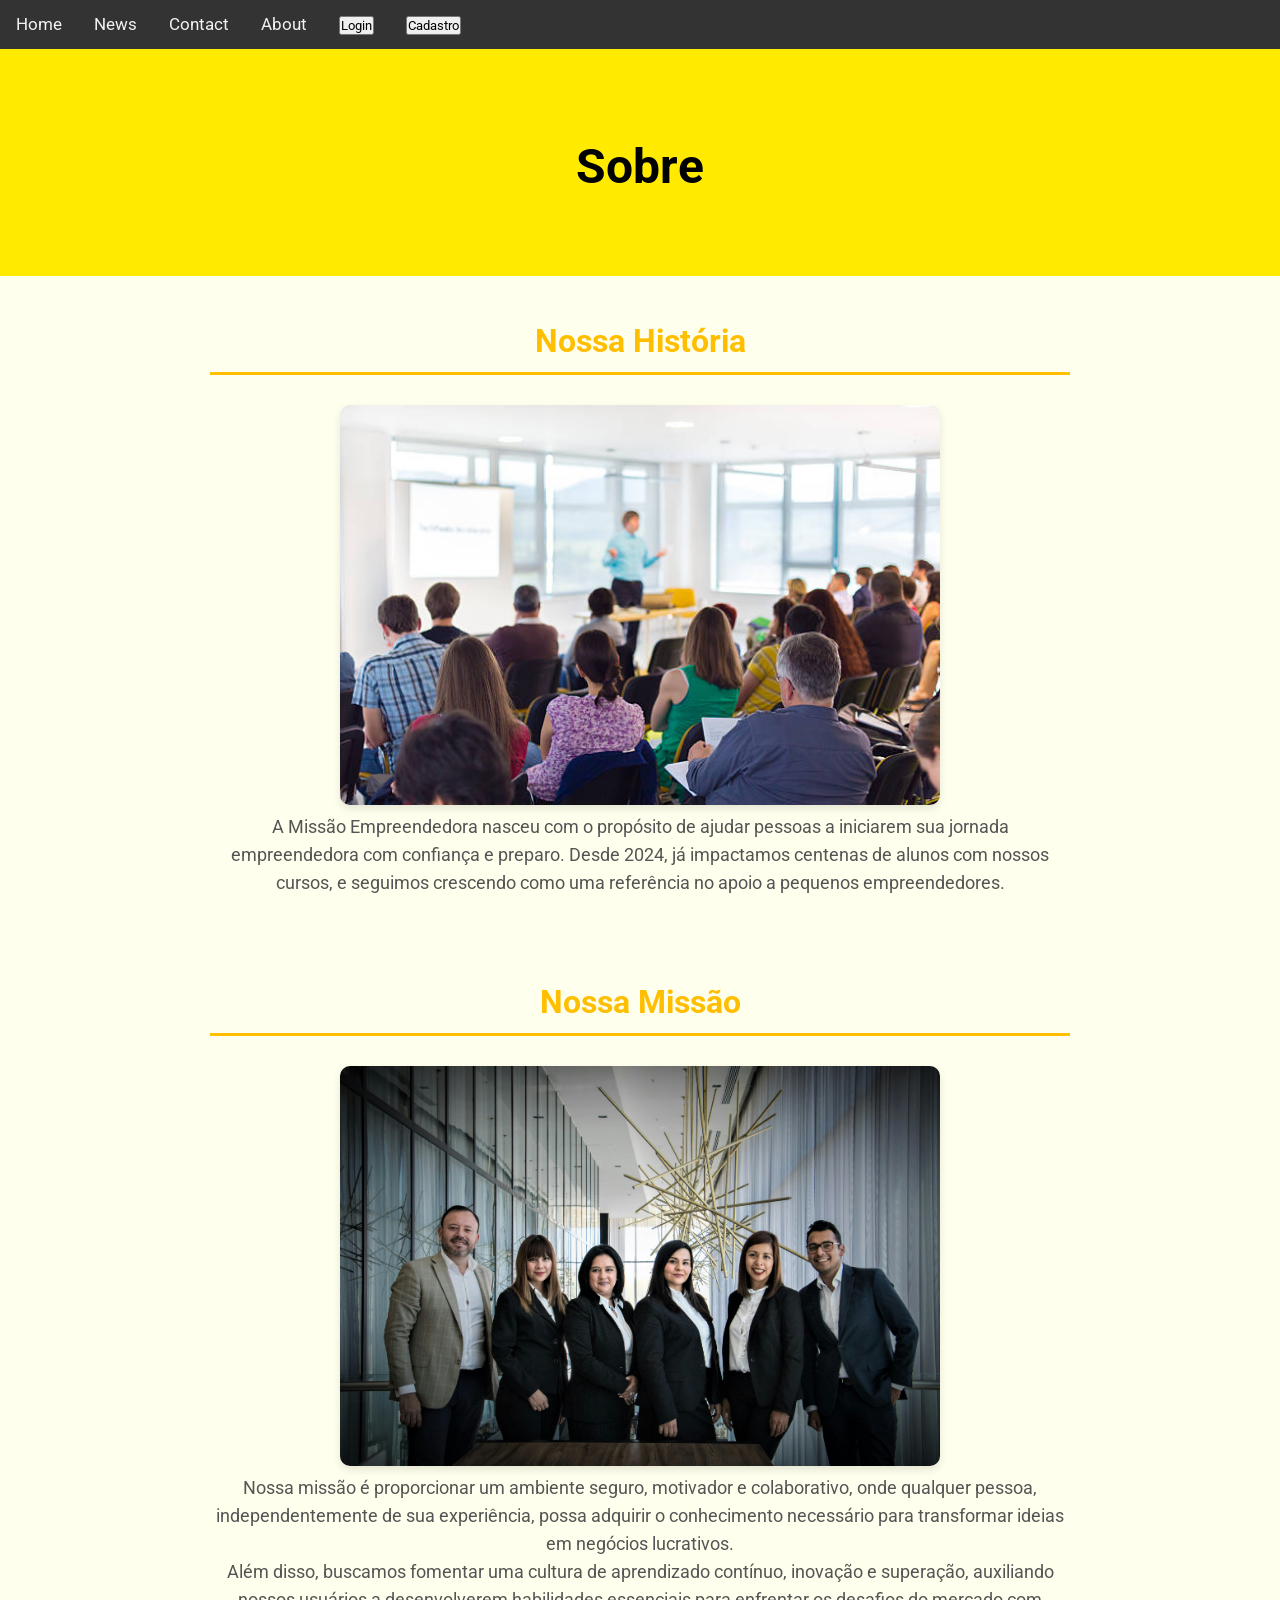
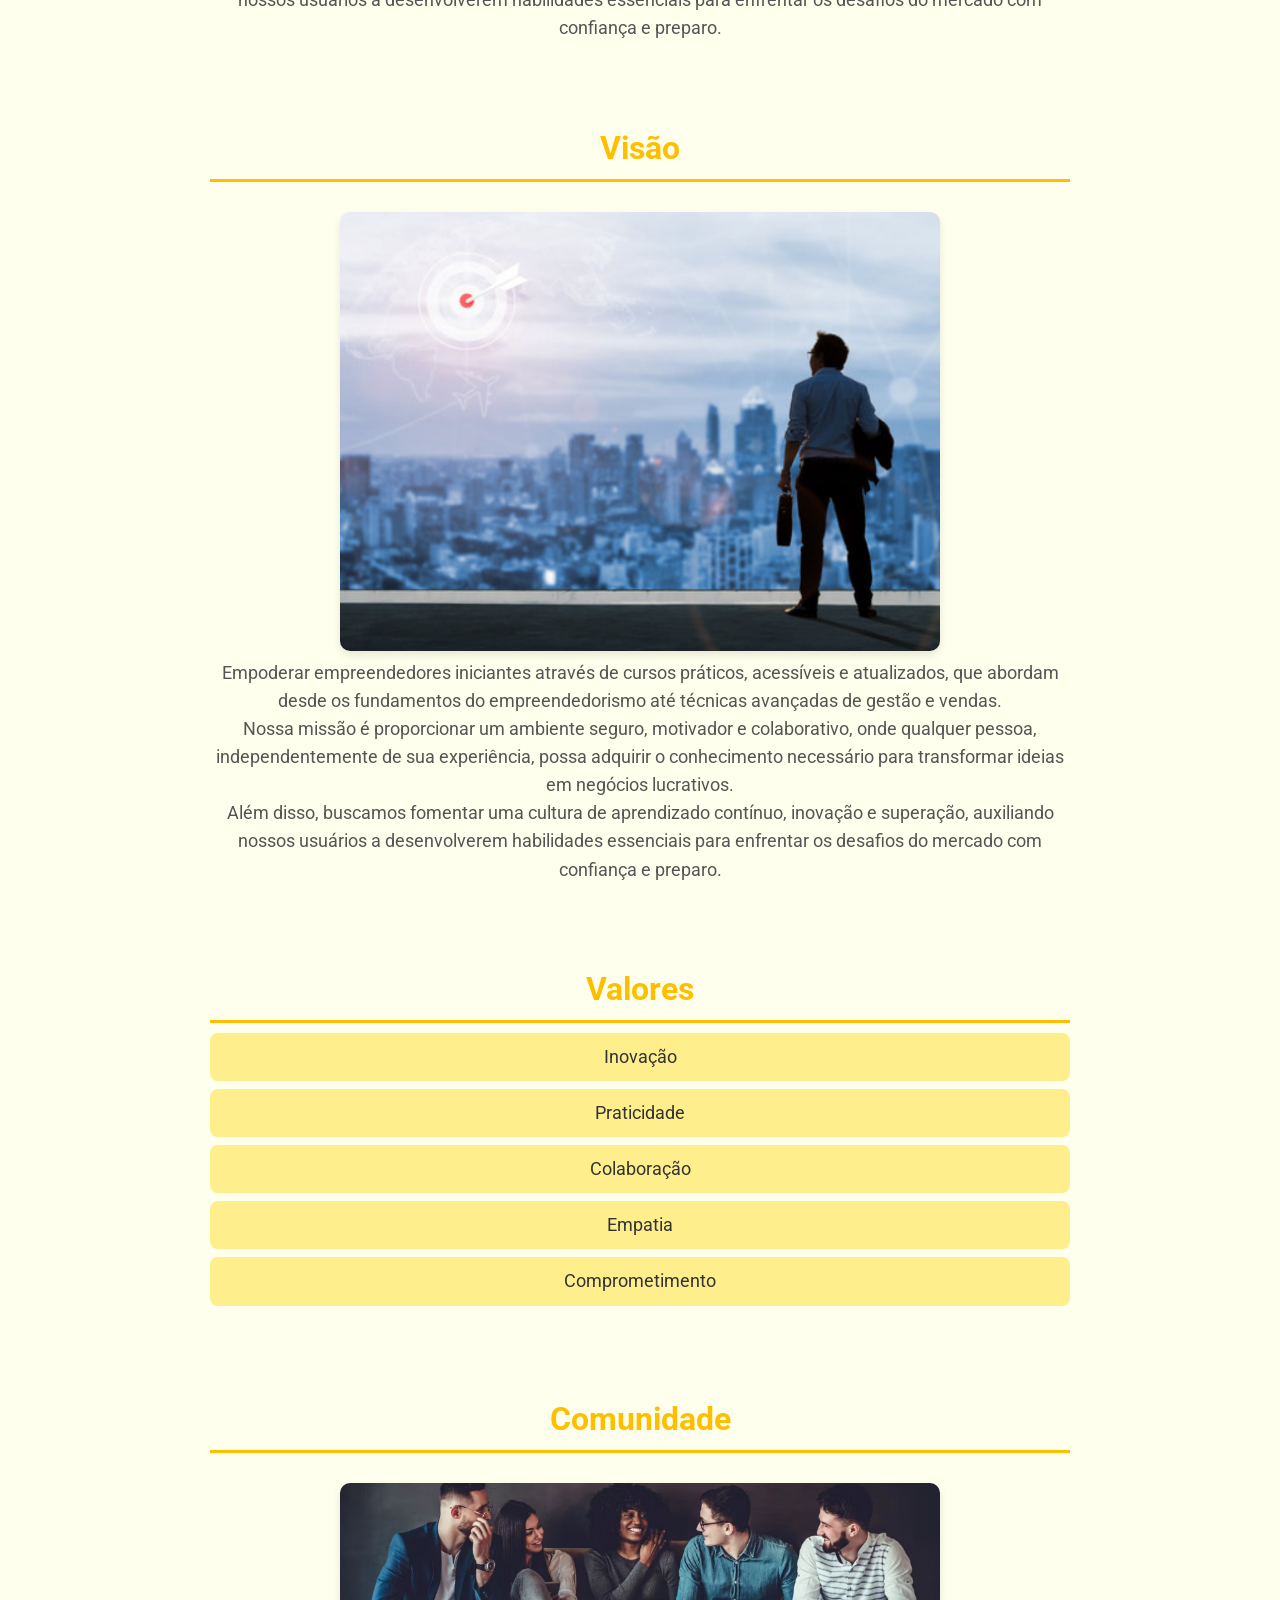
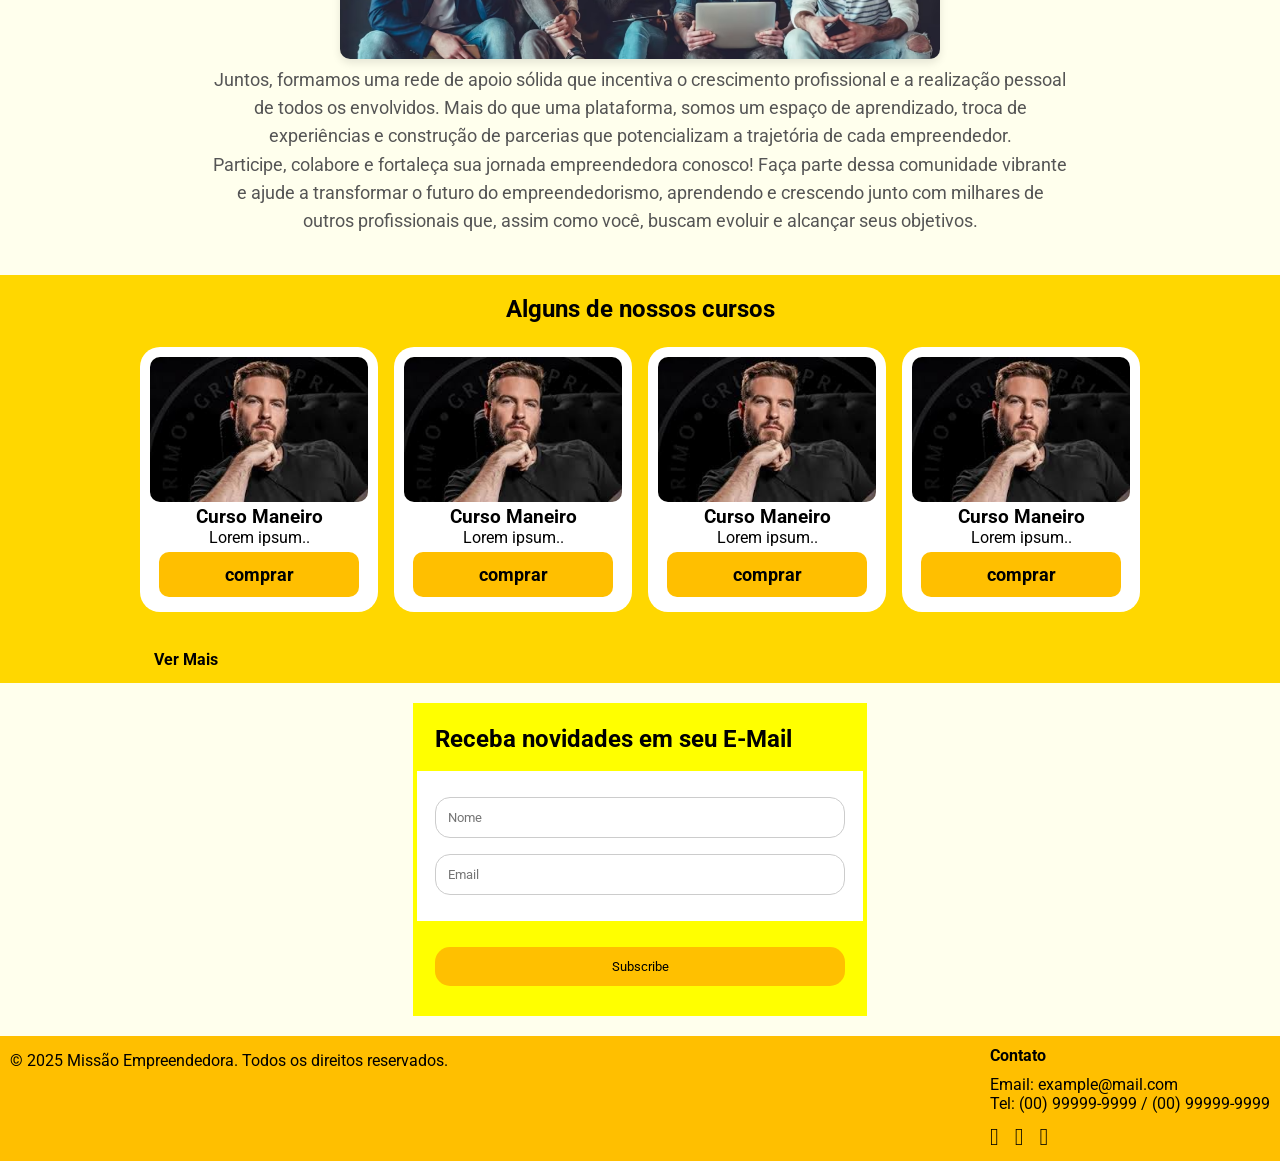
==== commit cb4c1ee5: "Atualizando a menubar" ====
--- a/index.html
+++ b/index.html
@@ -1,3 +1,8 @@
+<!-- <button onclick="document.getElementById('id01').style.display='block'"
+                        style="width:auto;">Login</button>
+                    <button onclick="document.getElementById('id02').style.display='block'"
+                        style="width:auto;">Cadastro</button> -->
+
 <!DOCTYPE html>
 <html lang="pt-br">
 
@@ -7,43 +12,86 @@
     <meta name="viewport" content="width=device-width, initial-scale=1.0">
     <link rel="shortcut icon" href="./Sources/logoProvisoria.png" type="image/x-icon">
     <link rel="stylesheet" href="CSS/principal.css">
+    <link rel="stylesheet" href="https://cdnjs.cloudflare.com/ajax/libs/font-awesome/4.7.0/css/font-awesome.min.css">
     <title>Missão Empreendedora</title>
 </head>
 
 <body>
 
-    <!---------------------------Menubar e Header----------------------------------------------->
-
-
-    <div class="menubarHeader">
-        <header class="cabecalho">
-            <div class="logo-e-nome">
-                <img id="logo" src="./Sources/logoProvisoria.png" alt="Logo Missão" />
-                <p>Missão Empreendedora</p>
-            </div>
-
-            <nav class="menu">
-                <ul>
-                    <li><a href="#">Sobre</a></li>
-                    <li><a href="#">Cursos</a></li>
-                    <li><a href="#">Mais</a></li>
-                    <li><a href="#">Contatos</a></li>
-                </ul>
-                <div class="botoes">
-                    <button>Login</button>
-                    <button>Cadastro</button>
-                </div>
-            </nav>
-        </header>
-
-        <section class="nav-inic">
-            <div class="texto">
-                <h2>Se torne um especialista na arte do empreendedorismo</h2>
-                <p>Lorem ipsum dolor sit amet, consectetur adipiscing elit. Euismod vitae non diam ipsum, augue amet
-                    amet. At nisl amet consectetur tincidunt pellentesque.</p>
-            </div>
-            <img id="MulherTerno" src="./Sources/mulherTerno.png" alt="Mulher de terno" />
-        </section>
+    <!---------------------------Menubar----------------------------------------------->
+
+    <div class="topnav" id="myTopnav">
+        <a href="#home" class="split">Home</a>
+        <a href="#news">News</a>
+        <a href="#contact">Contact</a>
+        <a href="#about">About</a>
+        <a><button onclick="document.getElementById('id01').style.display='block'" style="width:auto;">Login</button></a>
+        <a><button onclick="document.getElementById('id02').style.display='block'" style="width:auto;">Cadastro</button></a>
+        <a href="javascript:void(0);" class="icon" onclick="myFunction()">
+            <i class="fa fa-bars"></i>
+        </a>
+    </div>
+
+    <!---------------------------Login----------------------------------------------->
+
+    <div id="id01" class="modal">
+
+        <form class="modal-content animate" action="/action_page.php" method="post">
+            <div class="imgcontainer">
+                <span onclick="document.getElementById('id01').style.display='none'" class="close"
+                    title="Close Modal">&times;</span>
+                <img src="./Sources/logoProvisoria.png" alt="Avatar" class="avatar">
+                <h1>Login</h1>
+            </div>
+
+            <div class="loginContainer">
+                <label for="uname"><b>E-mail</b></label>
+                <input class="loginInput" type="text" placeholder="Insira E-mail" name="uname" required>
+
+                <label for="psw"><b>Senha</b></label>
+                <input class="loginInput" type="password" placeholder="Insira Senha" name="psw" required>
+
+                <button class="loginButton" type="submit">Login</button>
+            </div>
+
+            <div class="loginContainer" style="background-color:#FFEE8C">
+                <button type="button" onclick="document.getElementById('id01').style.display='none'"
+                    class="cancelbtn">Cancelar</button>
+                <span class="psw">Esqueceu a <a href="#">senha?</a></span>
+            </div>
+        </form>
+    </div>
+
+    <!---------------------------Cadastro----------------------------------------------->
+
+    <div id="id02" class="modal">
+
+        <form class="modal-content animate" action="/action_page.php" method="post">
+            <div class="imgcontainer">
+                <span onclick="document.getElementById('id02').style.display='none'" class="close"
+                    title="Close Modal">&times;</span>
+                <img src="./Sources/logoProvisoria.png" alt="Avatar" class="avatar">
+                <h1>Cadastro</h1>
+            </div>
+
+            <div class="loginContainer">
+                <label for="uname"><b>Coloque um e-mail</b></label>
+                <input class="loginInput" type="text" placeholder="Insira E-mail" name="uname" required>
+
+                <label for="psw"><b>Crie uma senha</b></label>
+                <input class="loginInput" type="password" placeholder="Insira Senha" name="psw" required>
+
+                <label for="repsw"><b>Repita a senha</b></label>
+                <input class="loginInput" type="password" placeholder="Reinsira Senha" name="repsw" required>
+
+                <button class="loginButton" type="submit">Cadastrar</button>
+            </div>
+
+            <div class="loginContainer" style="background-color:#FFEE8C">
+                <button type="button" onclick="document.getElementById('id02').style.display='none'"
+                    class="cancelbtn">Cancelar</button>
+            </div>
+        </form>
     </div>
 
     <!------------------------------------------Sobre----------------------------------------------->
@@ -135,7 +183,7 @@
 
         <div class="curso-main">
 
-            <div class="curso-row">
+            <div class="curso-row fade-in">
 
                 <div class="curso-column">
                     <div class="curso-content">
@@ -220,6 +268,54 @@
         </div>
     </section>
 
+    <!------------------------------Formulario----------------------------------------------->
+
+
+    <section class="jornal">
+
+        <form class="jornal-form" action="...">
+            <div class="jornal-container">
+                <h2>Receba novidades em seu E-Mail</h2>
+            </div>
+
+            <div class="jornal-container fade-in" style="background-color:white;">
+                <input class="jornal-input" type="text" placeholder="Nome" name="name" required>
+                <input class="jornal-input" type="text" placeholder="Email" name="mail" required>
+            </div>
+
+            <div class="jornal-container fade-in">
+                <input class="jornal-input" type="submit" value="Subscribe">
+            </div>
+        </form>
+
+    </section>
+
+    <!------------------------------Rodapé----------------------------------------------->
+
+    <footer id="contato">
+        <div class="footer-left fade-in">
+            <p>&copy; 2025 Missão Empreendedora. Todos os direitos reservados.</p>
+        </div>
+        <div class="footer-right fade-in">
+            <h4>Contato</h4>
+            <p>Email: example@mail.com</p>
+            <p>Tel: (00) 99999-9999 / (00) 99999-9999</p>
+            <div class="social-icons">
+                <a href="..." target="_blank">
+                    <i class="fab fa-youtube"></i>
+                </a>
+                <a href="..." target="_blank">
+                    <i class="fab fa-instagram"></i>
+                </a>
+                <a href="...." target="_blank">
+                    <i class="fab fa-linkedin"></i>
+                </a>
+            </div>
+        </div>
+    </footer>
+
+    <script src="./Scripts/login.js"></script>
+    <script src="./Scripts/cadastro.js"></script>
     <script src="./Scripts/menubar.js"></script>
     <script src="./Scripts/sobre.js"></script>
     <script src="./Scripts/botao.js"></script>
--- a/CSS/principal.css
+++ b/CSS/principal.css
@@ -21,298 +21,178 @@
     font-family: "Roboto", sans-serif;
 }
 
-  /*---------------------- Menubar e Header --------------------------*/
-
-.menubarHeader{
-    background-color: #fff;
-}
-
-  /* Cabeçalho */
-  .cabecalho {
-    background-color: #FFEA00;
-    padding: 20px;
-    border-radius: 10px;
-    display: flex;
-    justify-content: space-between;
-    align-items: center;
-    flex-wrap: wrap;
-  }
- 
- 
-  .logo-e-nome {
-    display: flex;
-    align-items: center;
-  }
- 
- 
-  #logo {
-    height: 50px;
-    margin-right: 10px;
-  }
- 
- 
-  .cabecalho p {
-    font-weight: bold;
-    font-size: 20px;
-  }
- 
- 
-  /* Navegação */
-  .menu {
-    display: flex;
-    align-items: center;
-    gap: 20px;
-  }
- 
- 
-  .menu ul {
-    list-style: none;
-    display: flex;
-    gap: 15px;
-  }
- 
- 
-  .menu ul li a {
+  /*---------------------- Menubar  --------------------------*/
+
+  .topnav {
+    overflow: hidden;
+    background-color: #333;
+  }
+  
+  .topnav a {
+    float: left;
+    display: block;
+    color: #f2f2f2;
+    text-align: center;
+    padding: 14px 16px;
     text-decoration: none;
-    color: #000;
-    font-weight: bold;
-    background-color: transparent;
-    padding: 5px 10px;
-    border-radius: 5px;
-  }
- 
- 
-  .menu ul li a:hover {
-    background-color: #7e7e7b;
-    color: #fff;
-  }
- 
- 
-  /* Botões */
-  .botoes button {
-    background-color: #f1da0a;
-    border: none;
-    padding: 8px 15px;
-    border-radius: 10px;
-    cursor: pointer;
-    font-size: 15px;
-    margin-left: 10px;
-    transition: background-color 0.3s ease;
-    font-family: serif;
-  }
- 
- 
-  .botoes button:hover {
-    background-color: #7e7e7b;
-    color: #fff;
-  }
- 
- 
-  /* Seção principal */
-  .nav-inic {
-    display: flex;
-    justify-content: space-between;
-    padding: 40px;
-  }
- 
- 
-  .nav-inic .texto {
-    max-width: 600px;
-  }
- 
- 
-  .nav-inic h2 {
-    font-size: 28px;
-    margin-bottom: 15px;
-  }
- 
- 
-  .nav-inic p {
-    font-size: 16px;
-    color: #444;
-  }
- 
- 
-  #MulherTerno {
-    max-width: 400px;
-    width: 100%;
-    height: auto;
-    float:left;
-  }
-  @media (max-width: 768px) {
-    .cabecalho {
-      flex-direction: column;
-      align-items: center;
-      text-align: center;
-      padding: 20px;
-      gap: 20px;
-    }
- 
-    .logo-e-nome {
-      display: flex;
-      flex-direction: column;
-      align-items: center;
-      width: 100%;
-    }
- 
-    .logo-e-nome img {
-      max-width: 120px;
-      height: auto;
-    }
- 
-    .menu {
-      width: 100%;
-      display: flex;
-      flex-direction: column;
-      align-items: center;
-    }
- 
-    .menu ul {
-      display: flex;
-      flex-direction: column;
-      align-items: center;
-      gap: 10px;
-      padding: 0;
-      margin: 0;
-      list-style: none;
-      width: 100%;
-    }
- 
-    .menu ul li {
-      width: 100%;
-    }
- 
-    .menu ul li a {
+    font-size: 17px;
+  }
+  
+  .topnav a:hover {
+    background-color: #ddd;
+    color: black;
+  }
+  
+  .topnav a.active {
+    background-color: #04AA6D;
+    color: white;
+  }
+  
+  .topnav .icon {
+    display: none;
+  }
+  
+  @media screen and (max-width: 600px) {
+    .topnav a:not(:first-child) {display: none;}
+    .topnav a.icon {
+      float: right;
       display: block;
-      width: 100%;
-      padding: 10px 0;
-      text-align: center;
-    }
- 
-    .botoes {
-      width: 100%;
-      display: flex;
-      flex-direction: column;
-      align-items: center;
-      gap: 10px;
-      margin-top: 10px;
-    }
- 
-    .botoes button {
-      width: 90%;
-      max-width: 300px;
-    }
-  }
- 
-  @media (max-width: 480px) {
-    .cabecalho {
-      padding: 15px;
-    }
- 
-    .cabecalho p {
-      font-size: 16px;
-    }
- 
-    .botoes button {
-      font-size: 15px;
-    }
- 
-    .menu ul li a {
-      padding: 8px 0;
-      font-size: 14px;
-      background-color: #FFEA00;
-    }
- 
-    .nav-inic h2 {
-      font-size: 20px;
-    }
- 
-    .nav-inic p {
-      font-size: 13px;
-    }
-  }
- /* Botão menu escondido no desktop */
-.btn-menu {
-  display: none;
-  font-size: 30px;
-  background: none;
-  border: none;
-  cursor: pointer;
-}
-.nav-inic{
-    display: wrap;
-}
-
-/* No mobile: mostra botão, esconde menu */
-@media (max-width: 768px) {
-  .btn-menu {
-    display: block;
-  }
- 
-  .menu {
-    display: none;
-    position: fixed;
-    top: 0;
-    right: 0;
-    width: 75%;
-    height: 100vh;
-    background-color: #FFEA00;
-    padding: 40px 20px;
-    flex-direction: column;
-    gap: 20px;
-    z-index: 1000;
-    overflow-y: auto;
-    box-shadow: -3px 0 8px rgba(0,0,0,0.2);
-  }
- 
-  .menu ul {
-    flex-direction: column;
-    gap: 15px;
-  }
-
-
-
-
-  .menu ul li a {
-    font-size: 18px;
-    font-weight: bold;
-    color: #000;
-    padding: 10px 0;
-  }
-
-
-
-
-  /* Opcional: fechar menu ao clicar em link */
-  .menu ul li a:hover {
-    background-color: #fff;
-    border-radius: 5px;
-  }
- 
-  /* Ajusta botoes para mobile */
-  .botoes {
-    display: none; /* ou pode colocar dentro do menu, se preferir */
-  }
-}
- 
-
-
- 
-  /* Estado inicial invisível para itens do menu e botoes */
-    .menu ul li,
-    .botoes button {
-    opacity: 0;
-     transform: translateY(20px);
-    transition: opacity 0.6s ease, transform 0.6s ease;
-    }
-
-
-    /* Classe que ativa o fade-in */
-    .menu.active ul li,
-    .menu.active .botoes button {
-    opacity: 1;
-    transform: translateY(0);
-    }
+    }
+  }
+  
+  @media screen and (max-width: 600px) {
+    .topnav.responsive {position: relative;}
+    .topnav.responsive .icon {
+      position: absolute;
+      right: 0;
+      top: 0;
+    }
+    .topnav.responsive a {
+      float: none;
+      display: block;
+      text-align: left;
+    }
+  }
+
+      /*---------------------- Login e Cadastro --------------------------*/
+
+      .loginInput[type=text], .loginInput[type=password] {
+        width: 100%;
+        padding: 12px 20px;
+        margin: 8px 0;
+        display: inline-block;
+        border: 1px solid #ccc;
+        box-sizing: border-box;
+      }
+      
+      /* Set a style for all buttons */
+      .loginButton {
+        background-color: #FFBF00;
+        color: black;
+        padding: 14px 20px;
+        margin: 8px 0;
+        border: none;
+        cursor: pointer;
+        width: 100%;
+      }
+      
+      .loginButton:hover {
+        opacity: 0.8;
+      }
+      
+      /* Extra styles for the cancel button */
+      .cancelbtn {
+        width: auto;
+        padding: 10px 18px;
+        background-color: #f44336;
+      }
+      
+      /* Center the image and position the close button */
+      .imgcontainer {
+        text-align: center;
+        margin: 24px 0 12px 0;
+        position: relative;
+      }
+      
+      img.avatar {
+        width: 20%;
+        border-radius: 15%;
+      }
+      
+      .loginContainer {
+        padding: 16px;
+      }
+      
+      span.psw {
+        float: right;
+        padding-top: 16px;
+      }
+      
+      /* The Modal (background) */
+      .modal {
+        display: none; /* Hidden by default */
+        position: fixed; /* Stay in place */
+        z-index: 1; /* Sit on top */
+        left: 0;
+        top: 0;
+        width: 100%; /* Full width */
+        height: 100%; /* Full height */
+        overflow: auto; /* Enable scroll if needed */
+        background-color: rgb(0,0,0); /* Fallback color */
+        background-color: rgba(0,0,0,0.4); /* Black w/ opacity */
+        padding-top: 60px;
+      }
+      
+      /* Modal Content/Box */
+      .modal-content {
+        background-color: #FFFFED;
+        margin: 5% auto 15% auto; /* 5% from the top, 15% from the bottom and centered */
+        border: 1px solid #888;
+        width: 80%; /* Could be more or less, depending on screen size */
+      }
+      
+      /* The Close Button (x) */
+      .close {
+        position: absolute;
+        right: 25px;
+        top: 0;
+        color: #000;
+        font-size: 35px;
+        font-weight: bold;
+      }
+      
+      .close:hover,
+      .close:focus {
+        color: red;
+        cursor: pointer;
+      }
+      
+      /* Add Zoom Animation */
+      .animate {
+        -webkit-animation: animatezoom 0.6s;
+        animation: animatezoom 0.6s
+      }
+      
+      @-webkit-keyframes animatezoom {
+        from {-webkit-transform: scale(0)} 
+        to {-webkit-transform: scale(1)}
+      }
+        
+      @keyframes animatezoom {
+        from {transform: scale(0)} 
+        to {transform: scale(1)}
+      }
+      
+      /* Change styles for span and cancel button on extra small screens */
+      @media screen and (max-width: 300px) {
+        span.psw {
+           display: block;
+           float: none;
+        }
+        .cancelbtn {
+           width: 100%;
+        }
+      }
 
       /*---------------------- Sobre --------------------------*/
 
@@ -471,6 +351,7 @@
         background-color: white;
         padding: 10px;
         border-radius: 20px;
+        text-align: center;
       }
     
       .curso-content img {
@@ -544,4 +425,95 @@
         .curso-column {
           width: 100%;
         }
-      }+      }
+
+      /*---------------------- Formulario --------------------------*/
+
+      .jornal{
+        background-color:#FFFFED;
+        width: 100%;
+        height: auto;
+        display: flex;
+        justify-content: center;
+        align-items: center;
+        padding: 20px;
+    }
+    
+    .jornal-form {
+        border: 4px solid #FFFF00;
+      }
+      
+      .jornal-container {
+        padding: 18px;;
+        background-color: #FFFF00;
+      }
+      
+      .jornal-input[type=text], .jornal-input[type=submit] {
+        width: 100%;
+        padding: 12px;
+        margin: 8px 0;
+        display: inline-block;
+        border: 1px solid #ccc;
+        box-sizing: border-box;
+        border-radius: 15px;
+      }
+      
+      .jornal-input[type=submit] {
+        background-color: #FFC000;
+        color: black;
+        border: none;
+      }
+      
+      .jornal-input[type=submit]:hover {
+        opacity: 0.8;
+      }
+
+            /*---------------------- Rodapé --------------------------*/
+           
+            footer {
+              display: flex;
+              justify-content: space-between;
+              background-color: #FFBF00;
+              color: black;
+              padding: 10px;
+              flex-wrap: wrap;
+            }
+            
+            .footer-left a {
+              color: black;
+              text-decoration: none;
+            }
+            
+            .footer-left p {
+              margin: 5px 0;
+            }
+            
+            .footer-right {
+              max-width: 300px;
+            }
+            
+            .footer-right h4 {
+              margin-bottom: 10px;
+            }
+            
+            .social-icons {
+              margin-top: 10px;
+            }
+            
+            .social-icons a {
+              color: black;
+              font-size: 24px;
+              margin-right: 10px;
+              text-decoration: none;
+            }
+            
+            @media (max-width: 768px) {
+              footer {
+                flex-direction: column;
+                text-align: center;
+              }
+            
+              .footer-right {
+                margin-top: 20px;
+              }
+            }
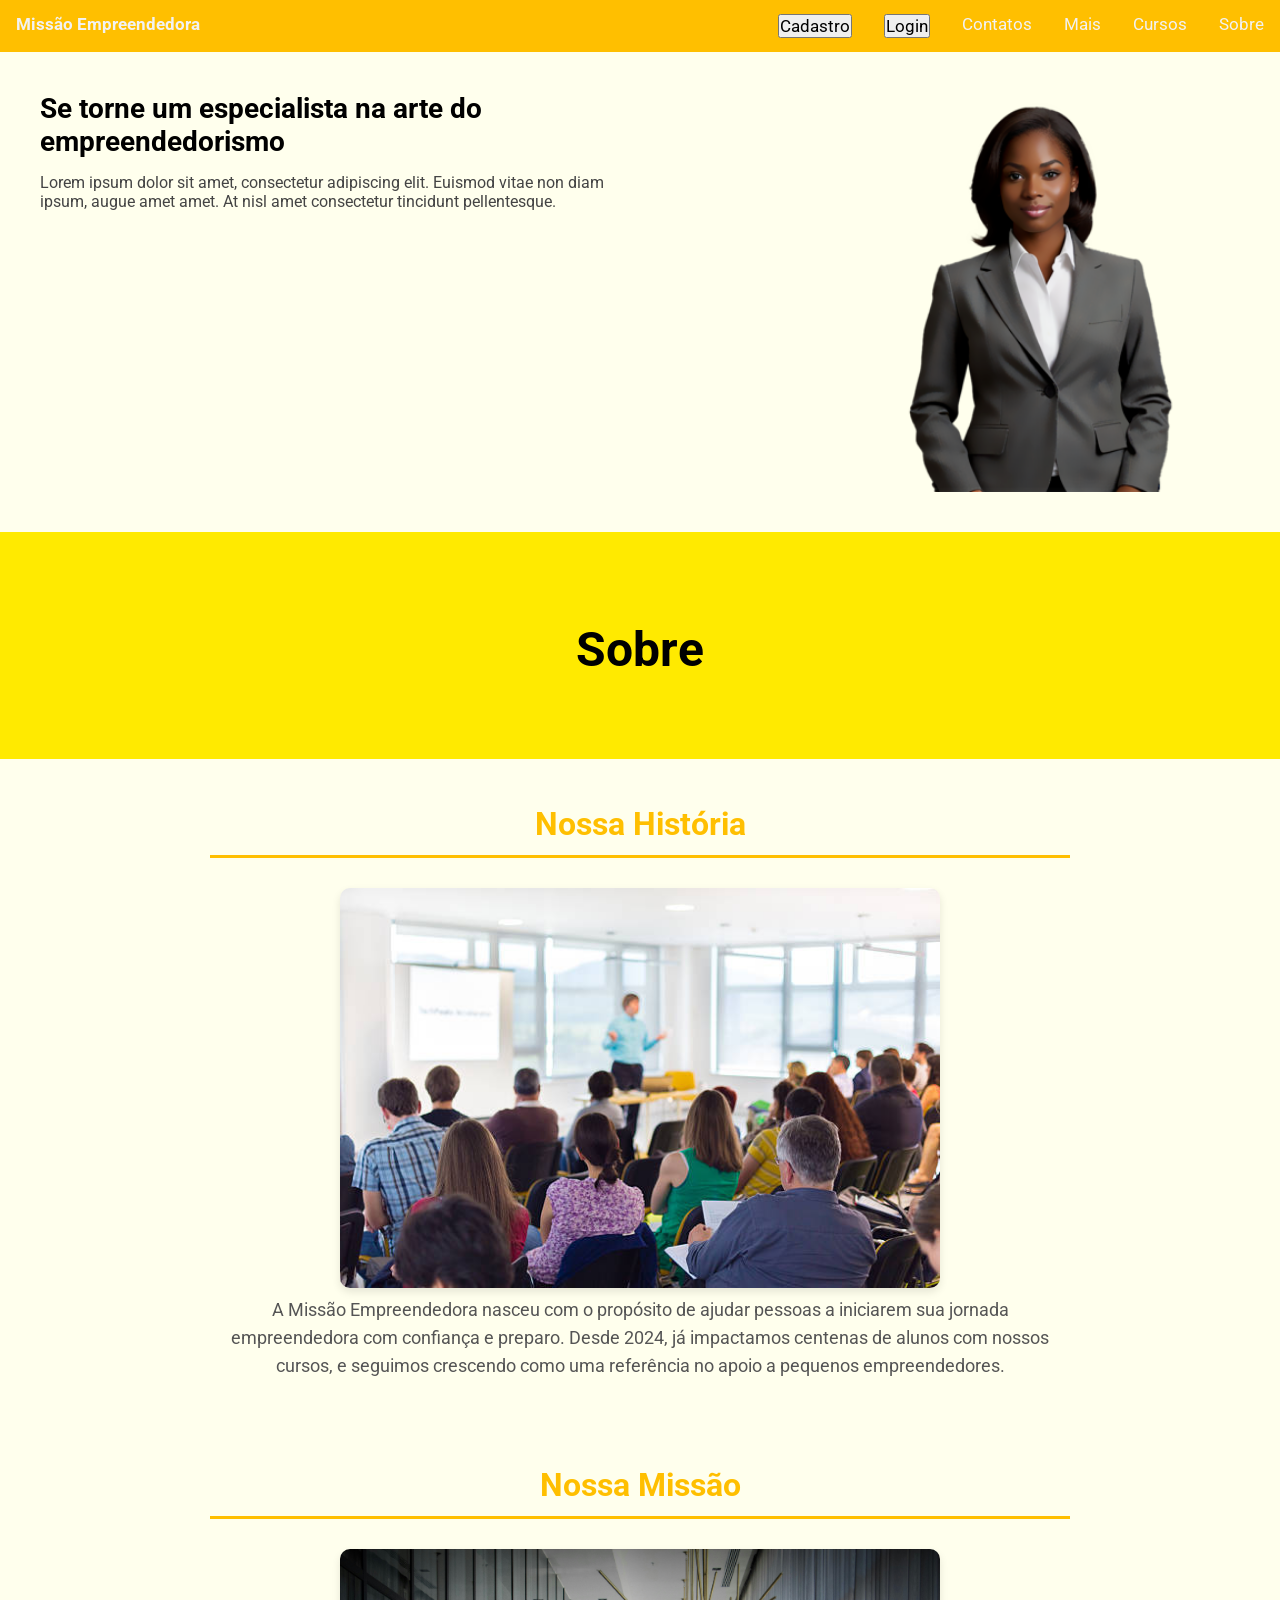
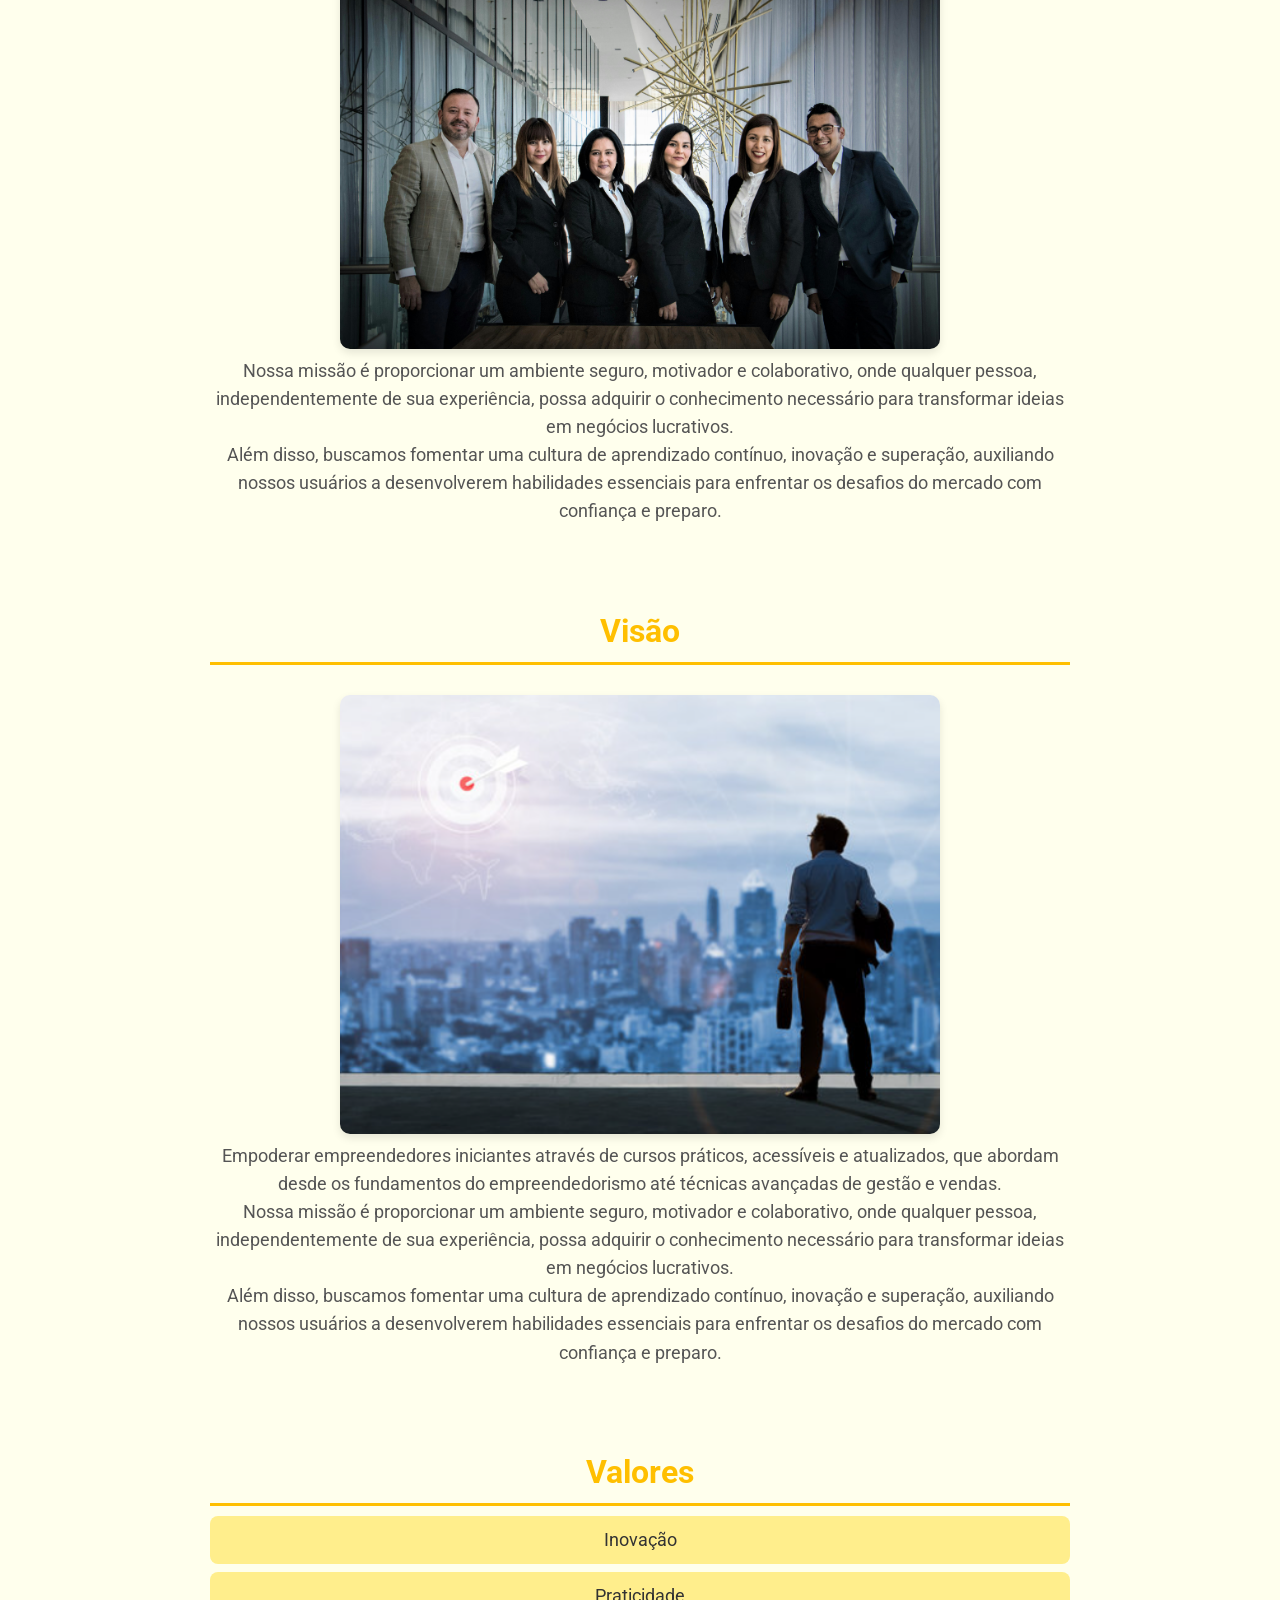
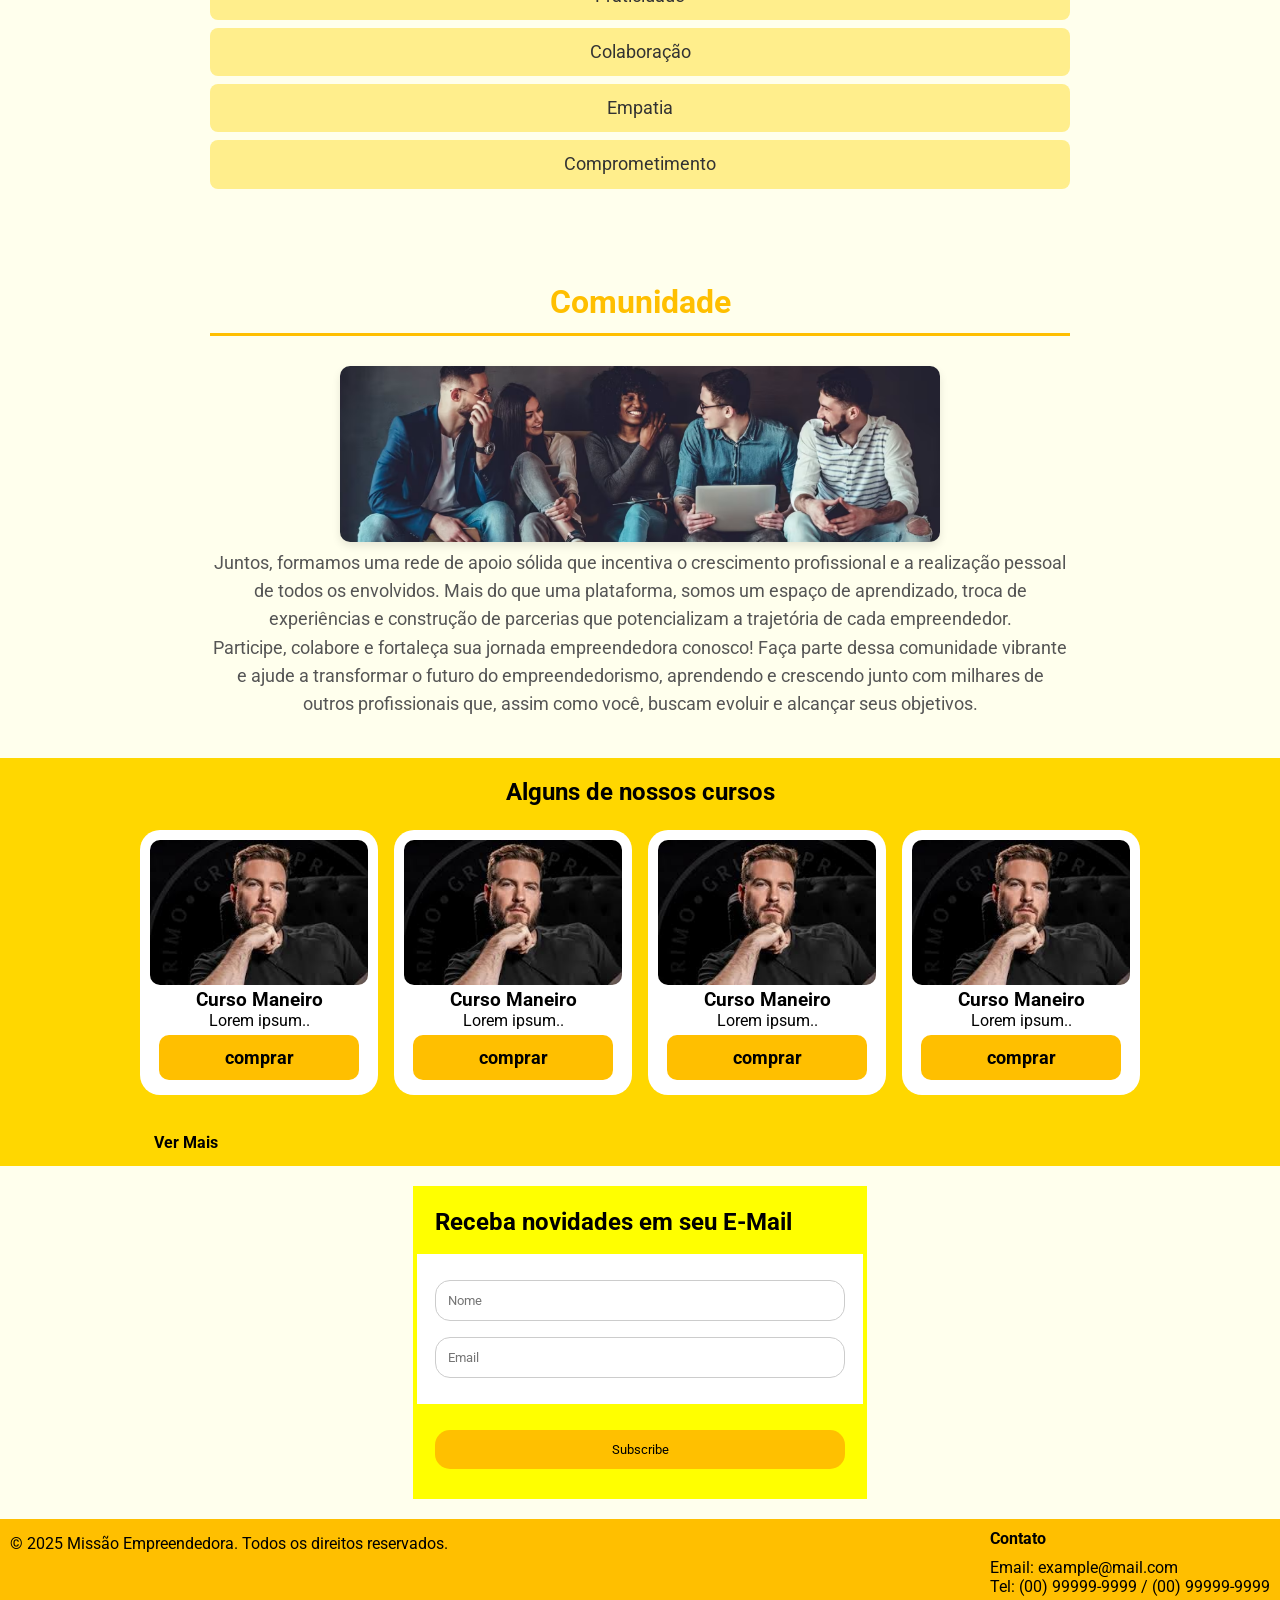
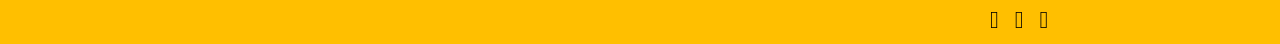
==== commit c3fa9cb9: "Atualizado o header" ====
--- a/index.html
+++ b/index.html
@@ -21,304 +21,324 @@
     <!---------------------------Menubar----------------------------------------------->
 
     <div class="topnav" id="myTopnav">
-        <a href="#home" class="split">Home</a>
-        <a href="#news">News</a>
-        <a href="#contact">Contact</a>
-        <a href="#about">About</a>
-        <a><button onclick="document.getElementById('id01').style.display='block'" style="width:auto;">Login</button></a>
-        <a><button onclick="document.getElementById('id02').style.display='block'" style="width:auto;">Cadastro</button></a>
+        <a href="./index.html" class="split">Missão Empreendedora</a>
+        <a href="#sobre">Sobre</a>
+        <a href="#CS">Cursos</a>
+        <a href="#form">Mais</a>
+        <a href="#contato">Contatos</a>
+        <a><button onclick="document.getElementById('id01').style.display='block'"
+                style="width:auto;">Login</button></a>
+        <a><button onclick="document.getElementById('id02').style.display='block'"
+                style="width:auto;">Cadastro</button></a>
         <a href="javascript:void(0);" class="icon" onclick="myFunction()">
             <i class="fa fa-bars"></i>
         </a>
     </div>
 
-    <!---------------------------Login----------------------------------------------->
-
-    <div id="id01" class="modal">
-
-        <form class="modal-content animate" action="/action_page.php" method="post">
-            <div class="imgcontainer">
-                <span onclick="document.getElementById('id01').style.display='none'" class="close"
-                    title="Close Modal">&times;</span>
-                <img src="./Sources/logoProvisoria.png" alt="Avatar" class="avatar">
-                <h1>Login</h1>
+    <!---------------------------Header----------------------------------------------->
+
+    <section class="nav-inic fade-in">
+        <div class="texto fade-in">
+          <h2>Se torne um especialista na arte do empreendedorismo</h2>
+          <p>Lorem ipsum dolor sit amet, consectetur adipiscing elit. Euismod vitae non diam ipsum, augue amet amet. At nisl amet consectetur tincidunt pellentesque.</p>
+        </div>
+        <img id="MulherTerno" src="./Sources/mulherTerno.png" alt="Mulher de terno" />
+      </section>
+
+        <!---------------------------Login----------------------------------------------->
+
+        <div id="id01" class="modal">
+
+            <form class="modal-content animate" action="/action_page.php" method="post">
+                <div class="imgcontainer">
+                    <span onclick="document.getElementById('id01').style.display='none'" class="close"
+                        title="Close Modal">&times;</span>
+                    <img src="./Sources/logoProvisoria.png" alt="Avatar" class="avatar">
+                    <h1>Login</h1>
+                </div>
+
+                <div class="loginContainer">
+                    <label for="uname"><b>E-mail</b></label>
+                    <input class="loginInput" type="text" placeholder="Insira E-mail" name="uname" required>
+
+                    <label for="psw"><b>Senha</b></label>
+                    <input class="loginInput" type="password" placeholder="Insira Senha" name="psw" required>
+
+                    <button class="loginButton" type="submit">Login</button>
+                </div>
+
+                <div class="loginContainer" style="background-color:#FFEE8C">
+                    <button type="button" onclick="document.getElementById('id01').style.display='none'"
+                        class="cancelbtn">Cancelar</button>
+                    <span class="psw">Esqueceu a <a href="#">senha?</a></span>
+                </div>
+            </form>
+        </div>
+
+        <!---------------------------Cadastro----------------------------------------------->
+
+        <div id="id02" class="modal">
+
+            <form class="modal-content animate" action="/action_page.php" method="post">
+                <div class="imgcontainer">
+                    <span onclick="document.getElementById('id02').style.display='none'" class="close"
+                        title="Close Modal">&times;</span>
+                    <img src="./Sources/logoProvisoria.png" alt="Avatar" class="avatar">
+                    <h1>Cadastro</h1>
+                </div>
+
+                <div class="loginContainer">
+                    <label for="uname"><b>Coloque um e-mail</b></label>
+                    <input class="loginInput" type="text" placeholder="Insira E-mail" name="uname" required>
+
+                    <label for="psw"><b>Crie uma senha</b></label>
+                    <input class="loginInput" type="password" placeholder="Insira Senha" name="psw" required>
+
+                    <label for="repsw"><b>Repita a senha</b></label>
+                    <input class="loginInput" type="password" placeholder="Reinsira Senha" name="repsw" required>
+
+                    <button class="loginButton" type="submit">Cadastrar</button>
+                </div>
+
+                <div class="loginContainer" style="background-color:#FFEE8C">
+                    <button type="button" onclick="document.getElementById('id02').style.display='none'"
+                        class="cancelbtn">Cancelar</button>
+                </div>
+            </form>
+        </div>
+
+        <!------------------------------------------Sobre----------------------------------------------->
+        <div id="sobre" class="sobre">
+            <header class="hero">
+                <h1>Sobre</h1>
+            </header>
+
+
+            <section class="story fade-in">
+                <h2>Nossa História</h2>
+                <img src="./Sources/palestra.jpg" alt="Imagem ilustrando a história" class="section-image">
+                <p>A Missão Empreendedora nasceu com o propósito de ajudar pessoas a iniciarem sua jornada empreendedora
+                    com
+                    confiança e preparo. Desde 2024, já impactamos centenas de alunos com nossos cursos, e seguimos
+                    crescendo
+                    como uma referência no apoio a pequenos empreendedores.</p>
+            </section>
+
+
+            <section class="mission fade-in">
+                <h2>Nossa Missão</h2>
+                <img src="./Sources/pessoas.PNG" alt="Imagem representando a missão" class="section-image">
+                <p>Nossa missão é proporcionar um ambiente seguro, motivador e colaborativo, onde qualquer pessoa,
+                    independentemente de sua experiência, possa adquirir o conhecimento necessário para transformar
+                    ideias
+                    em
+                    negócios lucrativos.</p>
+
+
+                <p> Além disso, buscamos fomentar uma cultura de aprendizado contínuo, inovação e superação, auxiliando
+                    nossos
+                    usuários a desenvolverem habilidades essenciais para enfrentar os desafios do mercado com confiança
+                    e
+                    preparo.</p>
+            </section>
+
+
+            <section class="vision fade-in">
+                <h2>Visão</h2>
+                <img src="./Sources/visão.PNG" alt="Imagem representando a missão" class="section-image">
+                <p>Empoderar empreendedores iniciantes através de cursos práticos, acessíveis e atualizados, que abordam
+                    desde
+                    os fundamentos do empreendedorismo até técnicas avançadas de gestão e vendas.</p>
+
+
+                <p>Nossa missão é proporcionar um ambiente seguro, motivador e colaborativo, onde qualquer pessoa,
+                    independentemente de sua experiência, possa adquirir o conhecimento necessário para transformar
+                    ideias
+                    em
+                    negócios lucrativos.</p>
+
+                <p>Além disso, buscamos fomentar uma cultura de aprendizado contínuo, inovação e superação, auxiliando
+                    nossos
+                    usuários a desenvolverem habilidades essenciais para enfrentar os desafios do mercado com confiança
+                    e
+                    preparo.</p>
+            </section>
+
+
+            <section class="values fade-in">
+                <h2>Valores</h2>
+                <ul>
+                    <li>Inovação</li>
+                    <li>Praticidade</li>
+                    <li>Colaboração</li>
+                    <li>Empatia</li>
+                    <li>Comprometimento</li>
+                </ul>
+            </section>
+
+
+            <section class="team fade-in">
+                <h2>Comunidade</h2>
+                <img src="./Sources/grupo.PNG" alt="Imagem de grupo" class="section-image">
+                <p>
+                    Juntos, formamos uma rede de apoio sólida que incentiva o crescimento profissional e a realização
+                    pessoal de
+                    todos os envolvidos.
+                    Mais do que uma plataforma, somos um espaço de aprendizado, troca de experiências e construção de
+                    parcerias
+                    que potencializam a trajetória de cada empreendedor.</p>
+                <p>Participe, colabore e fortaleça sua jornada empreendedora conosco! Faça parte dessa comunidade
+                    vibrante e
+                    ajude a transformar o futuro do empreendedorismo, aprendendo e crescendo junto com milhares de
+                    outros
+                    profissionais que, assim como você, buscam evoluir e alcançar seus objetivos.</p>
+            </section>
+        </div>
+
+        <!------------------------------Cursos----------------------------------------------->
+
+
+        <section class="cursos" id="CS">
+            <h1>Alguns de nossos cursos</h1>
+
+            <div class="curso-main">
+
+                <div class="curso-row fade-in">
+
+                    <div class="curso-column">
+                        <div class="curso-content">
+                            <img src="./Sources/PR.jpg" alt="Curso-img" style="width:100%">
+                            <h3>Curso Maneiro</h3>
+                            <p>Lorem ipsum..</p>
+                            <button class="curso-button"><a href=".">comprar </a></button>
+                        </div>
+                    </div>
+
+                    <div class="curso-column">
+                        <div class="curso-content">
+                            <img src="./Sources/PR.jpg" alt="Curso-img" style="width:100%">
+                            <h3>Curso Maneiro</h3>
+                            <p>Lorem ipsum..</p>
+                            <button class="curso-button"><a href=".">comprar </a></button>
+                        </div>
+                    </div>
+
+                    <div class="curso-column">
+                        <div class="curso-content">
+                            <img src="./Sources/PR.jpg" alt="Curso-img" style="width:100%">
+                            <h3>Curso Maneiro</h3>
+                            <p>Lorem ipsum..</p>
+                            <button class="curso-button"><a href=".">comprar </a></button>
+                        </div>
+                    </div>
+
+                    <div class="curso-column">
+                        <div class="curso-content">
+                            <img src="./Sources/PR.jpg" alt="Curso-img" style="width:100%">
+                            <h3>Curso Maneiro</h3>
+                            <p>Lorem ipsum..</p>
+                            <button class="curso-button"><a href=".">comprar </a></button>
+                        </div>
+                    </div>
+                </div>
+
+                <!--Area oculta-->
+
+                <div class="curso-row" id="mais">
+
+                    <div class="curso-column">
+                        <div class="curso-content">
+                            <img src="./Sources/PR.jpg" alt="Curso-img" style="width:100%">
+                            <h3>Curso Maneiro</h3>
+                            <p>Lorem ipsum..</p>
+                            <button class="curso-button"><a href=".">comprar </a></button>
+                        </div>
+                    </div>
+
+                    <div class="curso-column">
+                        <div class="curso-content">
+                            <img src="./Sources/PR.jpg" alt="Curso-img" style="width:100%">
+                            <h3>Curso Maneiro</h3>
+                            <p>Lorem ipsum..</p>
+                            <button class="curso-button"><a href=".">comprar </a></button>
+                        </div>
+                    </div>
+
+                    <div class="curso-column">
+                        <div class="curso-content">
+                            <img src="./Sources/PR.jpg" alt="Curso-img" style="width:100%">
+                            <h3>Curso Maneiro</h3>
+                            <p>Lorem ipsum..</p>
+                            <button class="curso-button"><a href=".">comprar </a></button>
+                        </div>
+                    </div>
+
+                    <div class="curso-column">
+                        <div class="curso-content">
+                            <img src="./Sources/PR.jpg" alt="Curso-img" style="width:100%">
+                            <h3>Curso Maneiro</h3>
+                            <p>Lorem ipsum..</p>
+                            <button class="curso-button"><a href=".">comprar </a></button>
+                        </div>
+                    </div>
+                </div>
+
+                <button onclick="abrirFechar()" id="meuBotao">Ver Mais</button>
+
             </div>
-
-            <div class="loginContainer">
-                <label for="uname"><b>E-mail</b></label>
-                <input class="loginInput" type="text" placeholder="Insira E-mail" name="uname" required>
-
-                <label for="psw"><b>Senha</b></label>
-                <input class="loginInput" type="password" placeholder="Insira Senha" name="psw" required>
-
-                <button class="loginButton" type="submit">Login</button>
+        </section>
+
+        <!------------------------------Formulario----------------------------------------------->
+
+
+        <section class="jornal">
+
+            <form class="jornal-form" action="...">
+                <div class="jornal-container">
+                    <h2>Receba novidades em seu E-Mail</h2>
+                </div>
+
+                <div id="form" class="jornal-container fade-in" style="background-color:white;">
+                    <input class="jornal-input" type="text" placeholder="Nome" name="name" required>
+                    <input class="jornal-input" type="text" placeholder="Email" name="mail" required>
+                </div>
+
+                <div class="jornal-container fade-in">
+                    <input class="jornal-input" type="submit" value="Subscribe">
+                </div>
+            </form>
+
+        </section>
+
+        <!------------------------------Rodapé----------------------------------------------->
+
+        <footer id="contato">
+            <div class="footer-left fade-in">
+                <p>&copy; 2025 Missão Empreendedora. Todos os direitos reservados.</p>
             </div>
-
-            <div class="loginContainer" style="background-color:#FFEE8C">
-                <button type="button" onclick="document.getElementById('id01').style.display='none'"
-                    class="cancelbtn">Cancelar</button>
-                <span class="psw">Esqueceu a <a href="#">senha?</a></span>
+            <div class="footer-right fade-in">
+                <h4>Contato</h4>
+                <p>Email: example@mail.com</p>
+                <p>Tel: (00) 99999-9999 / (00) 99999-9999</p>
+                <div class="social-icons">
+                    <a href="..." target="_blank">
+                        <i class="fab fa-youtube"></i>
+                    </a>
+                    <a href="..." target="_blank">
+                        <i class="fab fa-instagram"></i>
+                    </a>
+                    <a href="...." target="_blank">
+                        <i class="fab fa-linkedin"></i>
+                    </a>
+                </div>
             </div>
-        </form>
-    </div>
-
-    <!---------------------------Cadastro----------------------------------------------->
-
-    <div id="id02" class="modal">
-
-        <form class="modal-content animate" action="/action_page.php" method="post">
-            <div class="imgcontainer">
-                <span onclick="document.getElementById('id02').style.display='none'" class="close"
-                    title="Close Modal">&times;</span>
-                <img src="./Sources/logoProvisoria.png" alt="Avatar" class="avatar">
-                <h1>Cadastro</h1>
-            </div>
-
-            <div class="loginContainer">
-                <label for="uname"><b>Coloque um e-mail</b></label>
-                <input class="loginInput" type="text" placeholder="Insira E-mail" name="uname" required>
-
-                <label for="psw"><b>Crie uma senha</b></label>
-                <input class="loginInput" type="password" placeholder="Insira Senha" name="psw" required>
-
-                <label for="repsw"><b>Repita a senha</b></label>
-                <input class="loginInput" type="password" placeholder="Reinsira Senha" name="repsw" required>
-
-                <button class="loginButton" type="submit">Cadastrar</button>
-            </div>
-
-            <div class="loginContainer" style="background-color:#FFEE8C">
-                <button type="button" onclick="document.getElementById('id02').style.display='none'"
-                    class="cancelbtn">Cancelar</button>
-            </div>
-        </form>
-    </div>
-
-    <!------------------------------------------Sobre----------------------------------------------->
-    <div class="sobre">
-        <header class="hero">
-            <h1>Sobre</h1>
-        </header>
-
-
-        <section class="story fade-in">
-            <h2>Nossa História</h2>
-            <img src="./Sources/palestra.jpg" alt="Imagem ilustrando a história" class="section-image">
-            <p>A Missão Empreendedora nasceu com o propósito de ajudar pessoas a iniciarem sua jornada empreendedora com
-                confiança e preparo. Desde 2024, já impactamos centenas de alunos com nossos cursos, e seguimos
-                crescendo
-                como uma referência no apoio a pequenos empreendedores.</p>
-        </section>
-
-
-        <section class="mission fade-in">
-            <h2>Nossa Missão</h2>
-            <img src="./Sources/pessoas.PNG" alt="Imagem representando a missão" class="section-image">
-            <p>Nossa missão é proporcionar um ambiente seguro, motivador e colaborativo, onde qualquer pessoa,
-                independentemente de sua experiência, possa adquirir o conhecimento necessário para transformar ideias
-                em
-                negócios lucrativos.</p>
-
-
-            <p> Além disso, buscamos fomentar uma cultura de aprendizado contínuo, inovação e superação, auxiliando
-                nossos
-                usuários a desenvolverem habilidades essenciais para enfrentar os desafios do mercado com confiança e
-                preparo.</p>
-        </section>
-
-
-        <section class="vision fade-in">
-            <h2>Visão</h2>
-            <img src="./Sources/visão.PNG" alt="Imagem representando a missão" class="section-image">
-            <p>Empoderar empreendedores iniciantes através de cursos práticos, acessíveis e atualizados, que abordam
-                desde
-                os fundamentos do empreendedorismo até técnicas avançadas de gestão e vendas.</p>
-
-
-            <p>Nossa missão é proporcionar um ambiente seguro, motivador e colaborativo, onde qualquer pessoa,
-                independentemente de sua experiência, possa adquirir o conhecimento necessário para transformar ideias
-                em
-                negócios lucrativos.</p>
-
-            <p>Além disso, buscamos fomentar uma cultura de aprendizado contínuo, inovação e superação, auxiliando
-                nossos
-                usuários a desenvolverem habilidades essenciais para enfrentar os desafios do mercado com confiança e
-                preparo.</p>
-        </section>
-
-
-        <section class="values fade-in">
-            <h2>Valores</h2>
-            <ul>
-                <li>Inovação</li>
-                <li>Praticidade</li>
-                <li>Colaboração</li>
-                <li>Empatia</li>
-                <li>Comprometimento</li>
-            </ul>
-        </section>
-
-
-        <section class="team fade-in">
-            <h2>Comunidade</h2>
-            <img src="./Sources/grupo.PNG" alt="Imagem de grupo" class="section-image">
-            <p>
-                Juntos, formamos uma rede de apoio sólida que incentiva o crescimento profissional e a realização
-                pessoal de
-                todos os envolvidos.
-                Mais do que uma plataforma, somos um espaço de aprendizado, troca de experiências e construção de
-                parcerias
-                que potencializam a trajetória de cada empreendedor.</p>
-            <p>Participe, colabore e fortaleça sua jornada empreendedora conosco! Faça parte dessa comunidade vibrante e
-                ajude a transformar o futuro do empreendedorismo, aprendendo e crescendo junto com milhares de outros
-                profissionais que, assim como você, buscam evoluir e alcançar seus objetivos.</p>
-        </section>
-    </div>
-
-    <!------------------------------Cursos----------------------------------------------->
-
-
-    <section class="cursos" id="CS">
-        <h1>Alguns de nossos cursos</h1>
-
-        <div class="curso-main">
-
-            <div class="curso-row fade-in">
-
-                <div class="curso-column">
-                    <div class="curso-content">
-                        <img src="./Sources/PR.jpg" alt="Curso-img" style="width:100%">
-                        <h3>Curso Maneiro</h3>
-                        <p>Lorem ipsum..</p>
-                        <button class="curso-button"><a href=".">comprar </a></button>
-                    </div>
-                </div>
-
-                <div class="curso-column">
-                    <div class="curso-content">
-                        <img src="./Sources/PR.jpg" alt="Curso-img" style="width:100%">
-                        <h3>Curso Maneiro</h3>
-                        <p>Lorem ipsum..</p>
-                        <button class="curso-button"><a href=".">comprar </a></button>
-                    </div>
-                </div>
-
-                <div class="curso-column">
-                    <div class="curso-content">
-                        <img src="./Sources/PR.jpg" alt="Curso-img" style="width:100%">
-                        <h3>Curso Maneiro</h3>
-                        <p>Lorem ipsum..</p>
-                        <button class="curso-button"><a href=".">comprar </a></button>
-                    </div>
-                </div>
-
-                <div class="curso-column">
-                    <div class="curso-content">
-                        <img src="./Sources/PR.jpg" alt="Curso-img" style="width:100%">
-                        <h3>Curso Maneiro</h3>
-                        <p>Lorem ipsum..</p>
-                        <button class="curso-button"><a href=".">comprar </a></button>
-                    </div>
-                </div>
-            </div>
-
-            <!--Area oculta-->
-
-            <div class="curso-row" id="mais">
-
-                <div class="curso-column">
-                    <div class="curso-content">
-                        <img src="./Sources/PR.jpg" alt="Curso-img" style="width:100%">
-                        <h3>Curso Maneiro</h3>
-                        <p>Lorem ipsum..</p>
-                        <button class="curso-button"><a href=".">comprar </a></button>
-                    </div>
-                </div>
-
-                <div class="curso-column">
-                    <div class="curso-content">
-                        <img src="./Sources/PR.jpg" alt="Curso-img" style="width:100%">
-                        <h3>Curso Maneiro</h3>
-                        <p>Lorem ipsum..</p>
-                        <button class="curso-button"><a href=".">comprar </a></button>
-                    </div>
-                </div>
-
-                <div class="curso-column">
-                    <div class="curso-content">
-                        <img src="./Sources/PR.jpg" alt="Curso-img" style="width:100%">
-                        <h3>Curso Maneiro</h3>
-                        <p>Lorem ipsum..</p>
-                        <button class="curso-button"><a href=".">comprar </a></button>
-                    </div>
-                </div>
-
-                <div class="curso-column">
-                    <div class="curso-content">
-                        <img src="./Sources/PR.jpg" alt="Curso-img" style="width:100%">
-                        <h3>Curso Maneiro</h3>
-                        <p>Lorem ipsum..</p>
-                        <button class="curso-button"><a href=".">comprar </a></button>
-                    </div>
-                </div>
-            </div>
-
-            <button onclick="abrirFechar()" id="meuBotao">Ver Mais</button>
-
-        </div>
-    </section>
-
-    <!------------------------------Formulario----------------------------------------------->
-
-
-    <section class="jornal">
-
-        <form class="jornal-form" action="...">
-            <div class="jornal-container">
-                <h2>Receba novidades em seu E-Mail</h2>
-            </div>
-
-            <div class="jornal-container fade-in" style="background-color:white;">
-                <input class="jornal-input" type="text" placeholder="Nome" name="name" required>
-                <input class="jornal-input" type="text" placeholder="Email" name="mail" required>
-            </div>
-
-            <div class="jornal-container fade-in">
-                <input class="jornal-input" type="submit" value="Subscribe">
-            </div>
-        </form>
-
-    </section>
-
-    <!------------------------------Rodapé----------------------------------------------->
-
-    <footer id="contato">
-        <div class="footer-left fade-in">
-            <p>&copy; 2025 Missão Empreendedora. Todos os direitos reservados.</p>
-        </div>
-        <div class="footer-right fade-in">
-            <h4>Contato</h4>
-            <p>Email: example@mail.com</p>
-            <p>Tel: (00) 99999-9999 / (00) 99999-9999</p>
-            <div class="social-icons">
-                <a href="..." target="_blank">
-                    <i class="fab fa-youtube"></i>
-                </a>
-                <a href="..." target="_blank">
-                    <i class="fab fa-instagram"></i>
-                </a>
-                <a href="...." target="_blank">
-                    <i class="fab fa-linkedin"></i>
-                </a>
-            </div>
-        </div>
-    </footer>
-
-    <script src="./Scripts/login.js"></script>
-    <script src="./Scripts/cadastro.js"></script>
-    <script src="./Scripts/menubar.js"></script>
-    <script src="./Scripts/sobre.js"></script>
-    <script src="./Scripts/botao.js"></script>
+        </footer>
+
+        <script src="./Scripts/login.js"></script>
+        <script src="./Scripts/cadastro.js"></script>
+        <script src="./Scripts/menubar.js"></script>
+        <script src="./Scripts/sobre.js"></script>
+        <script src="./Scripts/botao.js"></script>
 </body>
 
 </html>
--- a/CSS/principal.css
+++ b/CSS/principal.css
@@ -25,11 +25,11 @@
 
   .topnav {
     overflow: hidden;
-    background-color: #333;
+    background-color: #FFBF00;
   }
   
   .topnav a {
-    float: left;
+    float: right;
     display: block;
     color: #f2f2f2;
     text-align: center;
@@ -37,9 +37,16 @@
     text-decoration: none;
     font-size: 17px;
   }
+
+  .topnav button {
+    display: block;
+    text-align: center;
+    text-decoration: none;
+    font-size: 17px;
+  }
   
   .topnav a:hover {
-    background-color: #ddd;
+    background-color: #FFFF8F;
     color: black;
   }
   
@@ -50,6 +57,11 @@
   
   .topnav .icon {
     display: none;
+  }
+
+  .topnav a.split {
+    float: left;
+    font-weight: bolder;
   }
   
   @media screen and (max-width: 600px) {
@@ -73,6 +85,61 @@
       text-align: left;
     }
   }
+
+    /*---------------------- Menubar  --------------------------*/
+
+    .nav-inic {
+      display: flex;
+      justify-content: space-between;
+      padding: 40px;
+      background-color: #FFFFED;
+    }
+   
+   
+    .nav-inic .texto {
+      max-width: 600px;
+    }
+   
+   
+    .nav-inic h2 {
+      font-size: 28px;
+      margin-bottom: 15px;
+    }
+   
+   
+    .nav-inic p {
+      font-size: 16px;
+      color: #444;
+    }
+   
+   
+    #MulherTerno {
+      max-width: 400px;
+      width: 100%;
+      height: auto;
+      float:left;
+    }
+
+    @media screen and (max-width: 600px) {
+      #MulherTerno {
+        max-width: 400px;
+        width: 70%;
+        height: auto;
+      }
+
+      .nav-inic .texto {
+        max-width: 600px;
+      }
+
+      .nav-inic {
+        display: flex;
+        justify-content: space-between;
+        flex-direction: column-reverse;
+        padding: 40px;
+        background-color: #FFFFED;
+      }
+    }
+  
 
       /*---------------------- Login e Cadastro --------------------------*/
 
